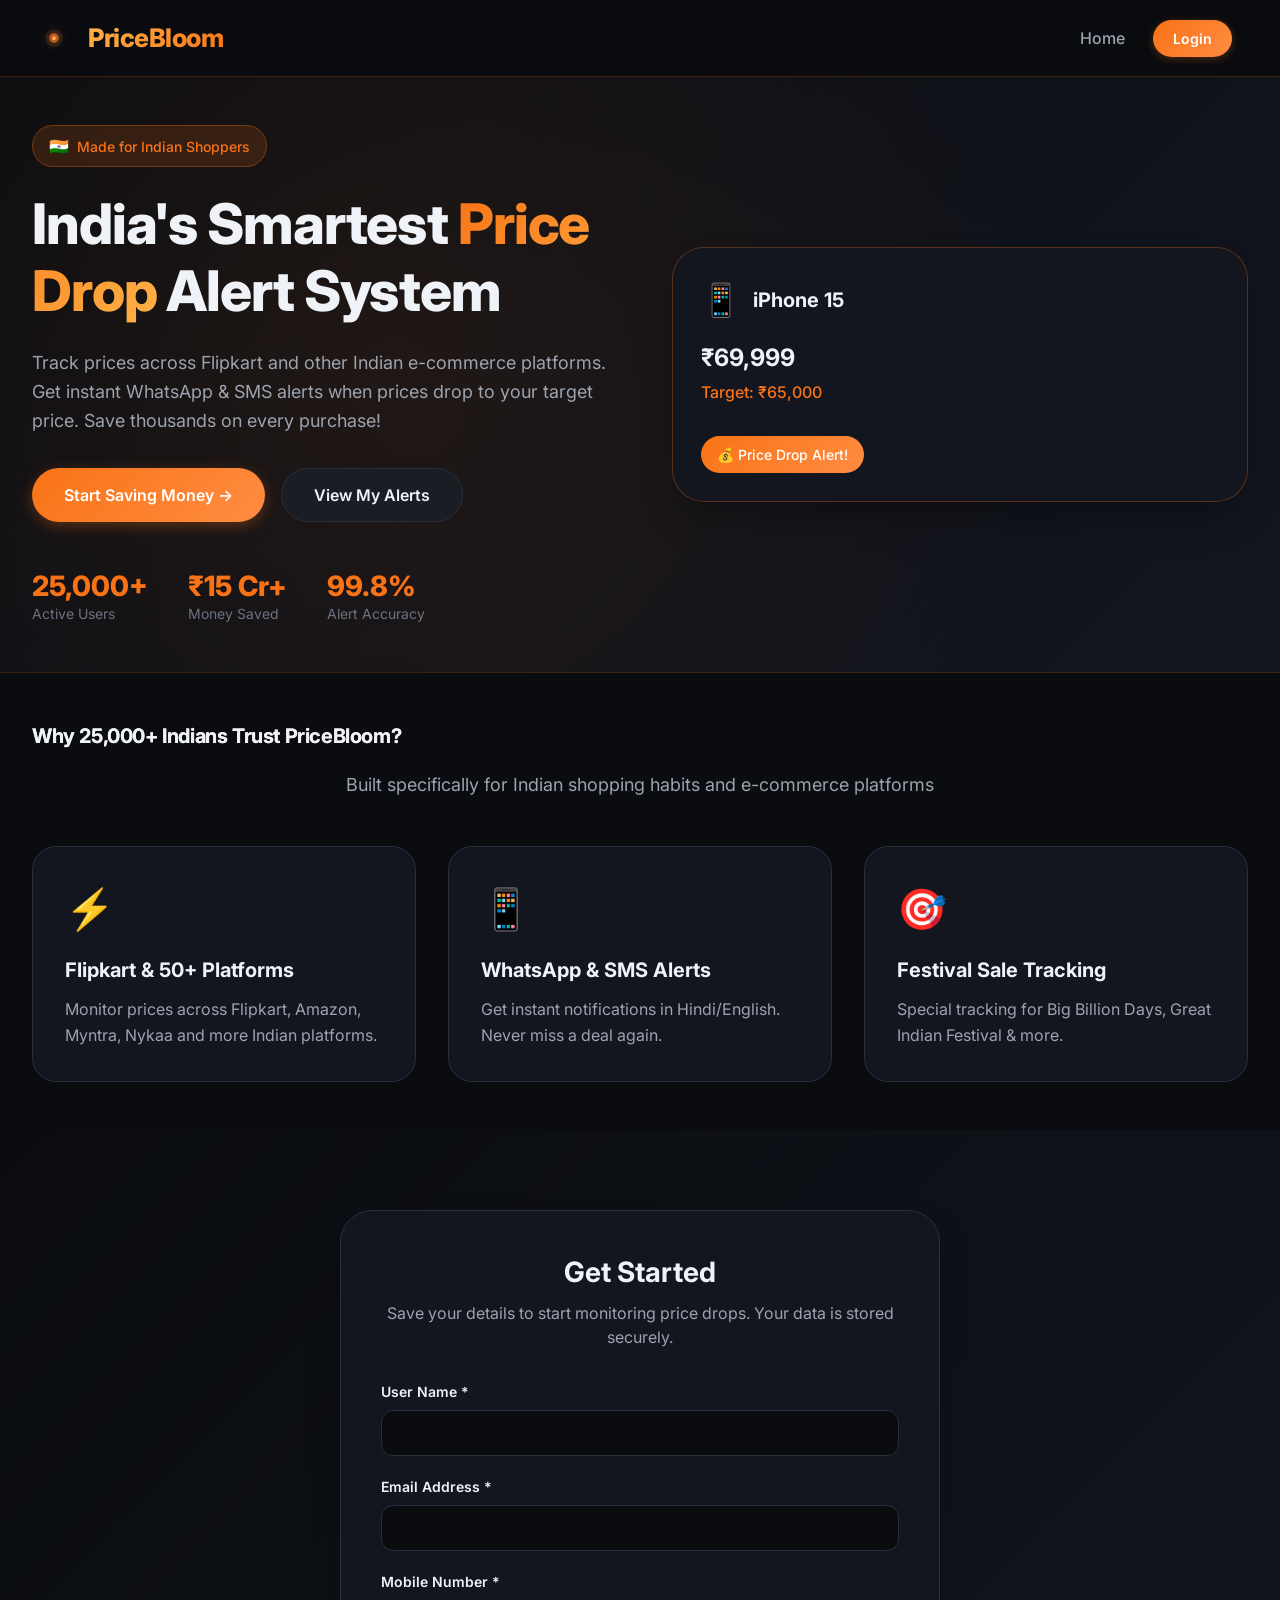
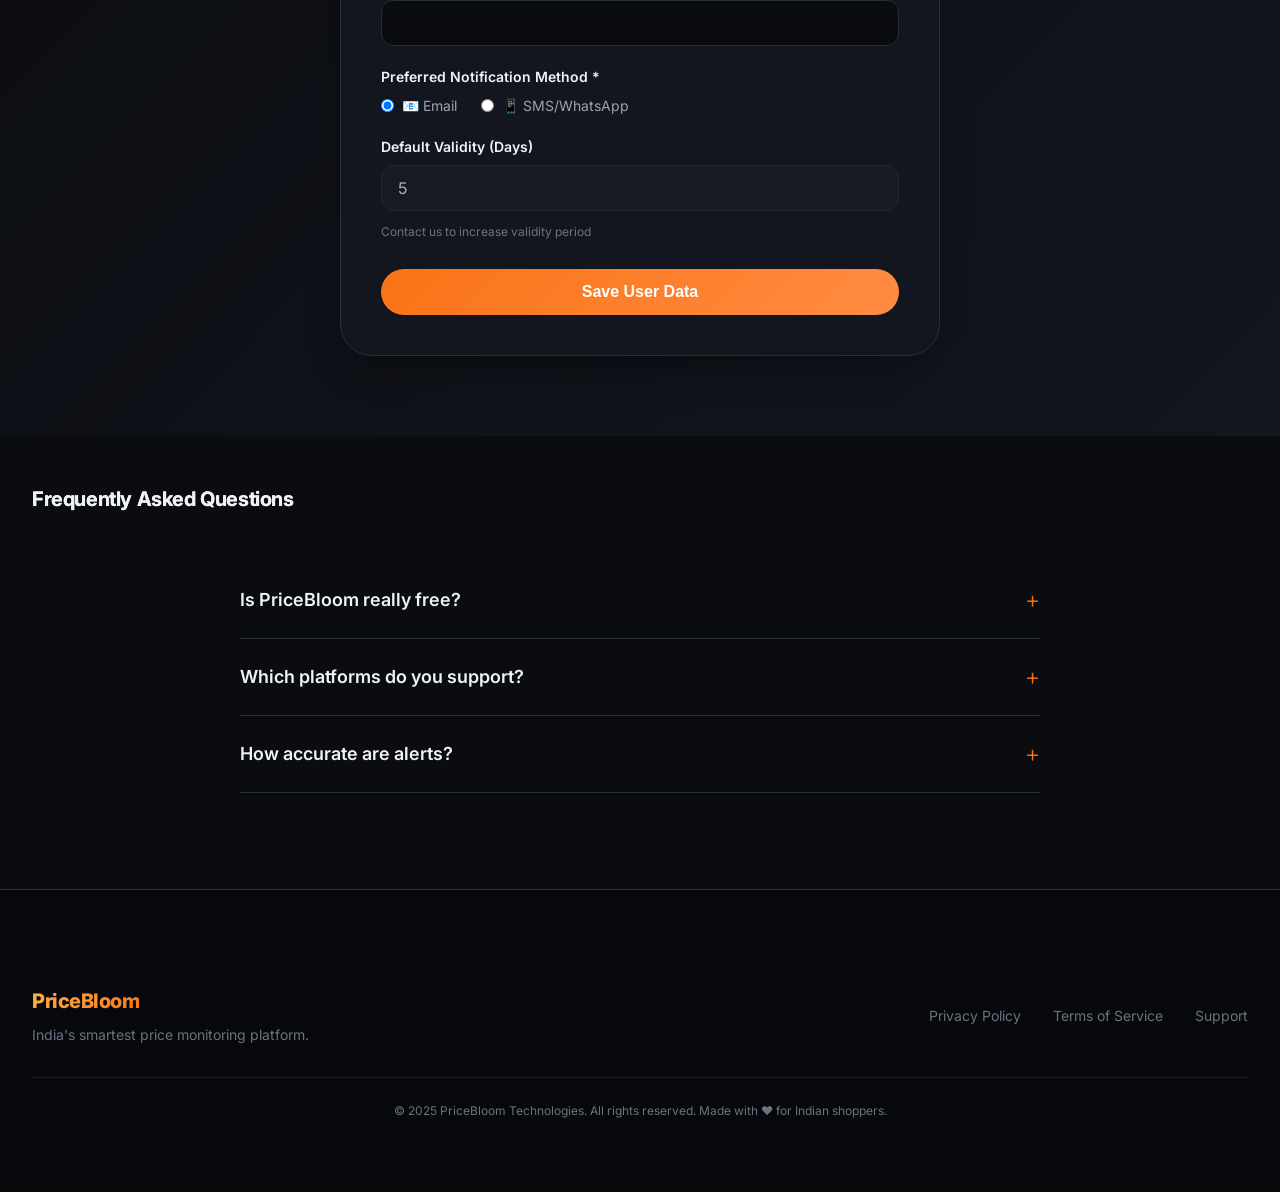
==== index.html @ df354f4d "Add files via upload" ====
<!DOCTYPE html>
<html lang="en">
<head>
    <meta charset="UTF-8">
    <meta name="viewport" content="width=device-width, initial-scale=1.0">
    <title>PriceBloom - Smart Price Drop Notifications for India</title>
    <link rel="stylesheet" href="style.css">
    <link rel="preconnect" href="https://fonts.googleapis.com">
    <link rel="preconnect" href="https://fonts.gstatic.com" crossorigin>
    <link href="https://fonts.googleapis.com/css2?family=Inter:wght@300;400;500;600;700;800&display=swap" rel="stylesheet">
    <meta name="description" content="PriceBloom - India's smartest price drop alert system. Track prices across Flipkart, Amazon, Myntra and 50+ Indian e-commerce platforms.">
</head>
<body>
    <div class="page-wrapper">
        <header class="header">
            <nav class="navbar">
                <div class="nav-container">
                    <div class="logo-container">
                        <svg class="logo" viewBox="0 0 400 400" xmlns="http://www.w3.org/2000/svg">
                            <defs>
                                <linearGradient id="bloom6" x1="0%" y1="0%" x2="100%" y2="100%">
                                    <stop offset="0%" stop-color="#FF6B35"/>
                                    <stop offset="100%" stop-color="#F7931E"/>
                                </linearGradient>
                            </defs>
                            <circle cx="200" cy="200" r="80" fill="url(#bloom6)" opacity="0.15"/>
                            <circle cx="200" cy="200" r="45" fill="url(#bloom6)" opacity="0.6"/>
                            <circle cx="200" cy="200" r="22" fill="url(#bloom6)"/>
                            <text x="200" y="215" text-anchor="middle" fill="white" font-size="28" font-weight="bold">₹</text>
                        </svg>
                        <div class="brand-name">PriceBloom</div>
                    </div>
                    <ul class="nav-links">
                        <li><a href="index.html" class="nav-link">Home</a></li>
                        <li id="loginNavBtn"><a href="#login" class="nav-btn login-btn">Login</a></li>
                        <li id="addTriggerNav" style="display: none;"><a href="add.html" class="nav-btn add-btn">Add Price Trigger</a></li>
                        <li id="getTriggersNav" style="display: none;"><a href="get.html" class="nav-btn get-btn">My Triggers</a></li>
                        <li id="userProfileNav" class="user-profile-nav" style="display: none;">
                            <div class="nav-profile">
                                <span class="profile-icon">👤</span>
                                <span id="navUserName"></span>
                                <div class="profile-dropdown">
                                    <div class="profile-info">
                                        <div class="profile-detail"><strong>Email:</strong> <span id="navUserEmail"></span></div>
                                        <div class="profile-detail"><strong>Mobile:</strong> <span id="navUserMobile"></span></div>
                                    </div>
                                </div>
                            </div>
                        </li>
                        <li><button id="logoutBtn" class="nav-btn logout-btn" onclick="logout()" style="display: none;">Logout</button></li>
                    </ul>
                    <div class="mobile-menu" id="mobileMenu">
                        <span></span><span></span><span></span>
                    </div>
                </div>
            </nav>
        </header>

        <main class="main-content">
            <section class="hero-section" id="hero">
                <div class="hero-container">
                    <div class="hero-content">
                        <div class="hero-badge">
                            <span class="badge-icon">🇮🇳</span>
                            <span>Made for Indian Shoppers</span>
                        </div>
                        <h1 class="hero-title">India's Smartest <span class="gradient-text">Price Drop</span> Alert System</h1>
                        <p class="hero-description">Track prices across Flipkart and other Indian e-commerce platforms. Get instant WhatsApp & SMS alerts when prices drop to your target price. Save thousands on every purchase!</p>
                        <div class="hero-buttons">
                            <a href="add.html" class="btn btn-primary">Start Saving Money →</a>
                            <a href="get.html" class="btn btn-secondary">View My Alerts</a>
                        </div>
                        <div class="hero-stats">
                            <div class="stat-item"><div class="stat-number">25,000+</div><div class="stat-label">Active Users</div></div>
                            <div class="stat-item"><div class="stat-number">₹15 Cr+</div><div class="stat-label">Money Saved</div></div>
                            <div class="stat-item"><div class="stat-number">99.8%</div><div class="stat-label">Alert Accuracy</div></div>
                        </div>
                    </div>
                    <div class="hero-visual">
                        <div class="floating-card">
                            <div class="card-header"><div class="card-icon">📱</div><div class="card-title">iPhone 15</div></div>
                            <div class="price-display"><div class="current-price">₹69,999</div><div class="target-price">Target: ₹65,000</div></div>
                            <div class="notification-badge">💰 Price Drop Alert!</div>
                        </div>
                    </div>
                </div>
            </section>

            <section class="features-section" id="features">
                <div class="container">
                    <div class="section-header">
                        <h2 class="section-title">Why 25,000+ Indians Trust PriceBloom?</h2>
                        <p class="section-description">Built specifically for Indian shopping habits and e-commerce platforms</p>
                    </div>
                    <div class="features-grid">
                        <div class="feature-card"><div class="feature-icon">⚡</div><h3>Flipkart & 50+ Platforms</h3><p>Monitor prices across Flipkart, Amazon, Myntra, Nykaa and more Indian platforms.</p></div>
                        <div class="feature-card"><div class="feature-icon">📱</div><h3>WhatsApp & SMS Alerts</h3><p>Get instant notifications in Hindi/English. Never miss a deal again.</p></div>
                        <div class="feature-card"><div class="feature-icon">🎯</div><h3>Festival Sale Tracking</h3><p>Special tracking for Big Billion Days, Great Indian Festival & more.</p></div>
                    </div>
                </div>
            </section>

            <section class="login-section" id="login">
                <div class="container">
                    <div class="login-container">
                        <div class="login-header">
                            <h2 class="login-title">Get Started</h2>
                            <p class="login-description">Save your details to start monitoring price drops. Your data is stored securely.</p>
                        </div>
                        <form id="loginForm" class="login-form">
                            <div class="alert-message" id="loginAlert"></div>
                            <div class="form-group">
                                <label for="loginUserName">User Name *</label>
                                <input type="text" id="loginUserName" name="userName" class="form-input" required>
                            </div>
                            <div class="form-group">
                                <label for="loginEmail">Email Address *</label>
                                <input type="email" id="loginEmail" name="email" class="form-input" required>
                            </div>
                            <div class="form-group">
                                <label for="loginMobile">Mobile Number *</label>
                                <input type="tel" id="loginMobile" name="mobile" pattern="[0-9]{10}" class="form-input" required>
                            </div>
                            <div class="form-group">
                                <label>Preferred Notification Method *</label>
                                <div class="notification-radio-group">
                                    <label><input type="radio" name="notificationType" value="email" checked> 📧 Email</label>
                                    <label><input type="radio" name="notificationType" value="mobile"> 📱 SMS/WhatsApp</label>
                                </div>
                            </div>
                            <div class="form-group">
                                <label>Default Validity (Days)</label>
                                <input type="number" id="loginValidity" name="validity" value="5" class="form-input" readonly>
                                <small>Contact us to increase validity period</small>
                            </div>
                            <button type="submit" class="submit-btn">Save User Data</button>
                        </form>
                    </div>
                </div>
            </section>

            <section class="faq-section" id="faq">
                <div class="container">
                    <div class="section-header">
                        <h2 class="section-title">Frequently Asked Questions</h2>
                    </div>
                    <div class="faq-container">
                        <div class="faq-item"><div class="faq-question"><h3>Is PriceBloom really free?</h3><span class="faq-toggle">+</span></div><div class="faq-answer"><p>Yes! Free plan includes 5 product tracks with full WhatsApp/SMS alerts.</p></div></div>
                        <div class="faq-item"><div class="faq-question"><h3>Which platforms do you support?</h3><span class="faq-toggle">+</span></div><div class="faq-answer"><p>Flipkart, Amazon India, Myntra, Ajio, Nykaa, and more coming soon.</p></div></div>
                        <div class="faq-item"><div class="faq-question"><h3>How accurate are alerts?</h3><span class="faq-toggle">+</span></div><div class="faq-answer"><p>99.8% accuracy with price checks every 15 minutes.</p></div></div>
                    </div>
                </div>
            </section>
        </main>

        <footer class="footer">
            <div class="container">
                <div class="footer-content">
                    <div class="footer-brand"><div class="brand-name">PriceBloom</div><p>India's smartest price monitoring platform.</p></div>
                    <div class="footer-links"><a href="#" class="footer-link">Privacy Policy</a><a href="#" class="footer-link">Terms of Service</a><a href="#" class="footer-link">Support</a></div>
                </div>
                <div class="footer-bottom"><p>&copy; 2025 PriceBloom Technologies. All rights reserved. Made with ❤️ for Indian shoppers.</p></div>
            </div>
        </footer>
    </div>
    <script src="script2.js"></script>
</body>
</html>
---- style.css ----
/* style.css - PriceBloom Professional Dark Theme */

* {
    margin: 0;
    padding: 0;
    box-sizing: border-box;
}

body {
    font-family: 'Inter', sans-serif;
    background: #0A0C10;
    color: #EFF3F8;
    scroll-behavior: smooth;
    line-height: 1.5;
}

.page-wrapper {
    display: flex;
    flex-direction: column;
    min-height: 100vh;
}

/* Custom Scrollbar */
::-webkit-scrollbar {
    width: 8px;
    height: 8px;
}

::-webkit-scrollbar-track {
    background: #1A1D24;
    border-radius: 10px;
}

::-webkit-scrollbar-thumb {
    background: #F97316;
    border-radius: 10px;
}

::-webkit-scrollbar-thumb:hover {
    background: #FF8C42;
}

/* ========== HEADER & NAVIGATION ========== */
.header {
    background: rgba(10, 12, 16, 0.95);
    backdrop-filter: blur(12px);
    border-bottom: 1px solid rgba(249, 115, 22, 0.2);
    position: sticky;
    top: 0;
    z-index: 1000;
}

.navbar {
    max-width: 1280px;
    margin: 0 auto;
    padding: 1rem 2rem;
}

.nav-container {
    display: flex;
    justify-content: space-between;
    align-items: center;
    flex-wrap: wrap;
    gap: 1rem;
}

.logo-container {
    display: flex;
    align-items: center;
    gap: 12px;
}

.logo {
    width: 44px;
    height: 44px;
    filter: drop-shadow(0 0 8px rgba(249, 115, 22, 0.3));
}

.brand-name {
    font-size: 1.6rem;
    font-weight: 800;
    background: linear-gradient(135deg, #FFB347, #F97316);
    background-clip: text;
    -webkit-background-clip: text;
    color: transparent;
    letter-spacing: -0.5px;
}

.nav-links {
    display: flex;
    gap: 1rem;
    align-items: center;
    list-style: none;
    flex-wrap: wrap;
}

.nav-link {
    text-decoration: none;
    font-weight: 500;
    color: #9CA3AF;
    transition: all 0.2s ease;
    padding: 0.5rem 0.75rem;
    border-radius: 8px;
}

.nav-link:hover {
    color: #F97316;
    background: rgba(249, 115, 22, 0.1);
}

.nav-btn {
    padding: 0.5rem 1.25rem;
    border-radius: 40px;
    font-weight: 600;
    text-decoration: none;
    transition: all 0.2s ease;
    display: inline-block;
    background: transparent;
    border: none;
    cursor: pointer;
    font-size: 0.875rem;
}

.login-btn {
    background: linear-gradient(135deg, #F97316, #FF8C42);
    color: white;
    box-shadow: 0 2px 8px rgba(249, 115, 22, 0.3);
}

.login-btn:hover {
    transform: translateY(-1px);
    box-shadow: 0 4px 12px rgba(249, 115, 22, 0.5);
}

.add-btn, .get-btn {
    background: #1A1D24;
    color: #EFF3F8;
    border: 1px solid #2A2D3A;
}

.add-btn:hover, .get-btn:hover {
    background: #2A2D3A;
    transform: translateY(-1px);
    border-color: #F97316;
}

.add-btn.active, .get-btn.active {
    background: linear-gradient(135deg, #F97316, #FF8C42);
    color: white;
    border: none;
    box-shadow: 0 2px 8px rgba(249, 115, 22, 0.3);
}

.logout-btn {
    background: rgba(220, 38, 38, 0.15);
    color: #EF4444;
    border: 1px solid rgba(220, 38, 38, 0.3);
}

.logout-btn:hover {
    background: rgba(220, 38, 38, 0.25);
    transform: translateY(-1px);
}

.user-profile-nav {
    position: relative;
    cursor: pointer;
}

.nav-profile {
    display: flex;
    align-items: center;
    gap: 8px;
    background: #1A1D24;
    padding: 0.5rem 1.25rem;
    border-radius: 40px;
    font-weight: 500;
    font-size: 0.875rem;
    border: 1px solid #2A2D3A;
    transition: all 0.2s ease;
}

.nav-profile:hover {
    border-color: #F97316;
    background: #22262F;
}

.profile-icon {
    font-size: 1rem;
}

.profile-dropdown {
    position: absolute;
    top: 48px;
    right: 0;
    background: #13161F;
    border-radius: 16px;
    box-shadow: 0 20px 35px -12px rgba(0, 0, 0, 0.5);
    padding: 1rem;
    min-width: 240px;
    opacity: 0;
    visibility: hidden;
    transition: all 0.2s ease;
    z-index: 200;
    border: 1px solid #2A2D3A;
}

.user-profile-nav:hover .profile-dropdown {
    opacity: 1;
    visibility: visible;
}

.profile-info {
    display: flex;
    flex-direction: column;
    gap: 8px;
}

.profile-detail {
    font-size: 0.875rem;
    color: #9CA3AF;
}

.profile-detail strong {
    color: #F97316;
}

.mobile-menu {
    display: none;
    flex-direction: column;
    gap: 5px;
    cursor: pointer;
}

.mobile-menu span {
    width: 25px;
    height: 3px;
    background: #EFF3F8;
    border-radius: 3px;
    transition: all 0.2s ease;
}

/* ========== MAIN CONTENT ========== */
.main-content {
    flex: 1;
}

.container {
    max-width: 1280px;
    margin: 0 auto;
    padding: 3rem 2rem;
}

/* ========== HERO SECTION ========== */
.hero-section {
    background: linear-gradient(135deg, #0A0C10 0%, #13161F 100%);
    border-bottom: 1px solid rgba(249, 115, 22, 0.2);
    padding: 3rem 0;
    position: relative;
    overflow: hidden;
}

.hero-section::before {
    content: '';
    position: absolute;
    top: 0;
    left: 0;
    right: 0;
    bottom: 0;
    background: radial-gradient(circle at 30% 50%, rgba(249, 115, 22, 0.08), transparent 70%);
    pointer-events: none;
}

.hero-container {
    max-width: 1280px;
    margin: 0 auto;
    padding: 0 2rem;
    display: flex;
    align-items: center;
    justify-content: space-between;
    gap: 4rem;
    flex-wrap: wrap;
    position: relative;
    z-index: 1;
}

.hero-content {
    flex: 1;
    min-width: 300px;
}

.hero-badge {
    display: inline-flex;
    align-items: center;
    gap: 8px;
    background: rgba(249, 115, 22, 0.15);
    padding: 0.5rem 1rem;
    border-radius: 40px;
    font-size: 0.875rem;
    font-weight: 500;
    margin-bottom: 1.5rem;
    color: #F97316;
    border: 1px solid rgba(249, 115, 22, 0.3);
}

.badge-icon {
    font-size: 1rem;
}

.hero-title {
    font-size: 3.5rem;
    font-weight: 800;
    line-height: 1.2;
    margin-bottom: 1.5rem;
    letter-spacing: -0.02em;
}

.gradient-text {
    background: linear-gradient(135deg, #F97316, #FFB347);
    background-clip: text;
    -webkit-background-clip: text;
    color: transparent;
}

.hero-description {
    font-size: 1.125rem;
    color: #9CA3AF;
    margin-bottom: 2rem;
    line-height: 1.6;
}

.hero-buttons {
    display: flex;
    gap: 1rem;
    flex-wrap: wrap;
    margin-bottom: 2.5rem;
}

.btn {
    padding: 0.875rem 2rem;
    border-radius: 48px;
    font-weight: 600;
    text-decoration: none;
    display: inline-flex;
    align-items: center;
    gap: 8px;
    transition: all 0.2s ease;
    font-size: 1rem;
}

.btn-primary {
    background: linear-gradient(135deg, #F97316, #FF8C42);
    color: white;
    box-shadow: 0 4px 14px rgba(249, 115, 22, 0.3);
}

.btn-primary:hover {
    transform: translateY(-2px);
    box-shadow: 0 6px 20px rgba(249, 115, 22, 0.5);
}

.btn-secondary {
    background: #1A1D24;
    border: 1px solid #2A2D3A;
    color: #EFF3F8;
}

.btn-secondary:hover {
    background: #22262F;
    border-color: #F97316;
    transform: translateY(-2px);
}

.hero-stats {
    display: flex;
    gap: 2.5rem;
    padding-top: 0.5rem;
}

.stat-item {
    text-align: left;
}

.stat-number {
    font-size: 1.75rem;
    font-weight: 800;
    color: #F97316;
    line-height: 1.2;
}

.stat-label {
    font-size: 0.875rem;
    color: #6B7280;
}

.hero-visual {
    flex: 1;
    min-width: 300px;
}

.floating-card {
    background: #13161F;
    border-radius: 2rem;
    padding: 1.75rem;
    box-shadow: 0 20px 40px -12px rgba(0, 0, 0, 0.4);
    border: 1px solid rgba(249, 115, 22, 0.3);
    backdrop-filter: blur(10px);
}

.card-header {
    display: flex;
    align-items: center;
    gap: 12px;
    margin-bottom: 1rem;
}

.card-icon {
    font-size: 2rem;
}

.card-title {
    font-weight: 700;
    font-size: 1.25rem;
}

.price-display {
    margin: 1rem 0;
}

.current-price {
    font-size: 1.5rem;
    font-weight: 700;
    color: #EFF3F8;
}

.target-price {
    color: #F97316;
    font-weight: 500;
    margin-top: 0.25rem;
}

.notification-badge {
    background: linear-gradient(135deg, #F97316, #FF8C42);
    color: white;
    border-radius: 40px;
    padding: 0.5rem 1rem;
    display: inline-block;
    font-size: 0.875rem;
    font-weight: 500;
    margin-top: 1rem;
}

/* ========== FEATURES SECTION ========== */
.features-section {
    background: #0A0C10;
}

.section-header {
    text-align: center;
    margin-bottom: 3rem;
}

.section-title {
    font-size: 2.25rem;
    font-weight: 700;
    margin-bottom: 1rem;
    letter-spacing: -0.02em;
    background: linear-gradient(135deg, #FFFFFF, #F97316);
    background-clip: text;
    -webkit-background-clip: text;
    color: transparent;
}

.section-description {
    font-size: 1.125rem;
    color: #9CA3AF;
    max-width: 600px;
    margin: 0 auto;
}

.features-grid {
    display: grid;
    grid-template-columns: repeat(auto-fit, minmax(300px, 1fr));
    gap: 2rem;
}

.feature-card {
    background: #13161F;
    border-radius: 1.5rem;
    padding: 2rem;
    border: 1px solid #2A2D3A;
    transition: all 0.3s ease;
}

.feature-card:hover {
    transform: translateY(-4px);
    border-color: #F97316;
    box-shadow: 0 20px 30px -12px rgba(0, 0, 0, 0.3);
}

.feature-icon {
    font-size: 2.5rem;
    margin-bottom: 1rem;
}

.feature-card h3 {
    font-size: 1.25rem;
    font-weight: 700;
    margin-bottom: 0.75rem;
    color: #EFF3F8;
}

.feature-card p {
    color: #9CA3AF;
    line-height: 1.6;
}

/* ========== LOGIN SECTION ========== */
.login-section {
    background: linear-gradient(135deg, #0A0C10 0%, #13161F 100%);
    padding: 2rem 0;
}

.login-container {
    max-width: 600px;
    margin: 0 auto;
    background: #13161F;
    border-radius: 2rem;
    padding: 2.5rem;
    border: 1px solid #2A2D3A;
    box-shadow: 0 20px 40px -12px rgba(0, 0, 0, 0.4);
}

.login-header {
    text-align: center;
    margin-bottom: 2rem;
}

.login-title {
    font-size: 1.75rem;
    font-weight: 700;
    margin-bottom: 0.5rem;
    color: #EFF3F8;
}

.login-description {
    color: #9CA3AF;
}

.login-form {
    display: flex;
    flex-direction: column;
    gap: 1.25rem;
}

.alert-message {
    padding: 0.75rem 1rem;
    border-radius: 12px;
    font-size: 0.875rem;
    display: none;
}

.alert-message.show {
    display: block;
}

.alert-message.success {
    background: rgba(34, 197, 94, 0.15);
    color: #22C55E;
    border: 1px solid rgba(34, 197, 94, 0.3);
}

.alert-message.error {
    background: rgba(220, 38, 38, 0.15);
    color: #EF4444;
    border: 1px solid rgba(220, 38, 38, 0.3);
}

.alert-message.info {
    background: rgba(59, 130, 246, 0.15);
    color: #3B82F6;
    border: 1px solid rgba(59, 130, 246, 0.3);
}

.form-group {
    display: flex;
    flex-direction: column;
    gap: 0.5rem;
}

.form-group label {
    font-weight: 600;
    font-size: 0.875rem;
    color: #EFF3F8;
}

.form-input {
    width: 100%;
    padding: 0.75rem 1rem;
    background: #0A0C10;
    border: 1px solid #2A2D3A;
    border-radius: 12px;
    font-size: 1rem;
    transition: all 0.2s ease;
    font-family: 'Inter', sans-serif;
    color: #EFF3F8;
}

.form-input:focus {
    outline: none;
    border-color: #F97316;
    box-shadow: 0 0 0 3px rgba(249, 115, 22, 0.1);
}

.form-input[readonly] {
    background: #1A1D24;
    cursor: not-allowed;
    opacity: 0.7;
}

.notification-radio-group {
    display: flex;
    gap: 1.5rem;
    flex-wrap: wrap;
}

.notification-radio-group label {
    display: flex;
    align-items: center;
    gap: 0.5rem;
    font-weight: 400;
    cursor: pointer;
    color: #9CA3AF;
}

.submit-btn {
    background: linear-gradient(135deg, #F97316, #FF8C42);
    color: white;
    padding: 0.875rem;
    border: none;
    border-radius: 40px;
    font-weight: 700;
    font-size: 1rem;
    cursor: pointer;
    transition: all 0.2s ease;
    margin-top: 0.5rem;
}

.submit-btn:hover {
    transform: translateY(-1px);
    box-shadow: 0 4px 12px rgba(249, 115, 22, 0.4);
}

small {
    font-size: 0.75rem;
    color: #6B7280;
    margin-top: 0.25rem;
}

/* ========== FAQ SECTION ========== */
.faq-section {
    background: #0A0C10;
}

.faq-container {
    max-width: 800px;
    margin: 0 auto;
}

.faq-item {
    border-bottom: 1px solid #2A2D3A;
    padding: 1.25rem 0;
}

.faq-question {
    display: flex;
    justify-content: space-between;
    align-items: center;
    cursor: pointer;
}

.faq-question h3 {
    font-size: 1.125rem;
    font-weight: 600;
    color: #EFF3F8;
}

.faq-toggle {
    font-size: 1.5rem;
    font-weight: 300;
    color: #F97316;
}

.faq-answer {
    display: none;
    padding-top: 1rem;
    color: #9CA3AF;
    line-height: 1.6;
}

.faq-item.active .faq-answer {
    display: block;
}

/* ========== ADD TRIGGER PAGE ========== */
.add-trigger-section {
    background: linear-gradient(135deg, #0A0C10 0%, #13161F 100%);
    min-height: calc(100vh - 200px);
}

.page-header {
    text-align: center;
    margin-bottom: 3rem;
}

.page-header-content {
    max-width: 700px;
    margin: 0 auto;
}

.page-badge {
    display: inline-flex;
    align-items: center;
    gap: 8px;
    background: rgba(249, 115, 22, 0.15);
    padding: 0.5rem 1rem;
    border-radius: 40px;
    font-size: 0.875rem;
    font-weight: 500;
    margin-bottom: 1rem;
    color: #F97316;
    border: 1px solid rgba(249, 115, 22, 0.3);
}

.page-title {
    font-size: 2.5rem;
    font-weight: 800;
    margin-bottom: 1rem;
    letter-spacing: -0.02em;
    background: linear-gradient(135deg, #FFFFFF, #F97316);
    background-clip: text;
    -webkit-background-clip: text;
    color: transparent;
}

.page-description {
    font-size: 1.125rem;
    color: #9CA3AF;
}

.form-container {
    max-width: 800px;
    margin: 0 auto;
    background: #13161F;
    border-radius: 2rem;
    padding: 2.5rem;
    border: 1px solid #2A2D3A;
    box-shadow: 0 20px 40px -12px rgba(0, 0, 0, 0.4);
}

.form-header {
    text-align: center;
    margin-bottom: 2rem;
    padding-bottom: 1rem;
    border-bottom: 1px solid #2A2D3A;
}

.form-title {
    font-size: 1.5rem;
    font-weight: 700;
    margin-bottom: 0.5rem;
    color: #EFF3F8;
}

.form-description {
    color: #9CA3AF;
}

.trigger-form {
    display: flex;
    flex-direction: column;
    gap: 2rem;
}

.form-section {
    border-bottom: 1px solid #2A2D3A;
    padding-bottom: 1.5rem;
}

.form-section:last-of-type {
    border-bottom: none;
}

.section-title {
    font-size: 1.25rem;
    font-weight: 700;
    margin-bottom: 1.25rem;
    color: #EFF3F8;
    text-align: left;
}

.form-row {
    display: grid;
    grid-template-columns: 1fr 1fr;
    gap: 1.5rem;
}

.full-width {
    grid-column: span 2;
}

.form-label {
    display: flex;
    align-items: center;
    gap: 8px;
    font-weight: 600;
    font-size: 0.875rem;
    color: #EFF3F8;
    margin-bottom: 0.5rem;
}

.input-hint {
    font-size: 0.75rem;
    color: #6B7280;
    margin-top: 0.25rem;
}

.validity-container {
    position: relative;
}

.validity-tooltip {
    font-size: 0.7rem;
    color: #F97316;
    display: block;
    margin-top: 0.25rem;
}

.checkbox-label {
    display: flex;
    align-items: flex-start;
    gap: 12px;
    cursor: pointer;
}

.checkbox-label input {
    margin-top: 2px;
    accent-color: #F97316;
}

.checkbox-text {
    display: flex;
    flex-direction: column;
    gap: 4px;
}

.checkbox-text strong {
    font-size: 0.875rem;
    color: #EFF3F8;
}

.checkbox-desc {
    font-size: 0.75rem;
    color: #6B7280;
}

.form-actions {
    margin-top: 1rem;
}

/* ========== GET TRIGGERS PAGE ========== */
.triggers-section {
    background: #0A0C10;
    min-height: calc(100vh - 200px);
}

.triggers-controls {
    display: flex;
    justify-content: space-between;
    align-items: center;
    flex-wrap: wrap;
    gap: 1rem;
    margin-bottom: 2rem;
    padding: 1rem 1.5rem;
    background: #13161F;
    border-radius: 1rem;
    border: 1px solid #2A2D3A;
}

.search-container {
    flex: 1;
    min-width: 250px;
}

.search-box {
    position: relative;
}

.search-input {
    width: 100%;
    padding: 0.75rem 1rem;
    background: #0A0C10;
    border: 1px solid #2A2D3A;
    border-radius: 40px;
    font-size: 0.875rem;
    transition: all 0.2s ease;
    color: #EFF3F8;
}

.search-input:focus {
    outline: none;
    border-color: #F97316;
    box-shadow: 0 0 0 3px rgba(249, 115, 22, 0.1);
}

.search-input::placeholder {
    color: #6B7280;
}

.controls-group {
    display: flex;
    gap: 1rem;
    align-items: center;
}

.control-btn {
    padding: 0.75rem 1.5rem;
    background: #1A1D24;
    border: 1px solid #2A2D3A;
    border-radius: 40px;
    font-weight: 600;
    cursor: pointer;
    transition: all 0.2s ease;
    color: #EFF3F8;
}

.control-btn:hover {
    background: #22262F;
    border-color: #F97316;
}

.status-filter {
    padding: 0.75rem 1rem;
    background: #0A0C10;
    border: 1px solid #2A2D3A;
    border-radius: 40px;
    cursor: pointer;
    color: #EFF3F8;
}

.triggers-table-container {
    background: #13161F;
    border-radius: 1.5rem;
    overflow: hidden;
    border: 1px solid #2A2D3A;
}

.table-wrapper {
    overflow-x: auto;
}

.triggers-table {
    width: 100%;
    border-collapse: collapse;
}

.triggers-table th {
    text-align: left;
    padding: 1rem;
    background: #1A1D24;
    font-weight: 600;
    font-size: 0.875rem;
    color: #F97316;
    border-bottom: 1px solid #2A2D3A;
}

.triggers-table td {
    padding: 1rem;
    border-bottom: 1px solid #2A2D3A;
    font-size: 0.875rem;
    color: #9CA3AF;
}

.triggers-table tr:hover td {
    background: rgba(249, 115, 22, 0.05);
}

.quick-add-row-cell {
    padding: 0 !important;
    background: #1A1D24;
}

.quick-add-form {
    display: flex;
    gap: 12px;
    align-items: center;
    width: 100%;
    padding: 12px;
}

.quick-add-form input {
    flex: 2;
    padding: 0.625rem;
    background: #0A0C10;
    border: 1px solid #2A2D3A;
    border-radius: 8px;
    font-size: 0.875rem;
    color: #EFF3F8;
}

.quick-add-form input:first-child {
    flex: 3;
}

.quick-add-form input:focus {
    outline: none;
    border-color: #F97316;
}

.submit-btn-small {
    background: linear-gradient(135deg, #F97316, #FF8C42);
    color: white;
    padding: 0.625rem 1.25rem;
    border: none;
    border-radius: 40px;
    font-weight: 600;
    cursor: pointer;
    transition: all 0.2s ease;
}

.submit-btn-small:hover {
    transform: translateY(-1px);
    box-shadow: 0 2px 8px rgba(249, 115, 22, 0.4);
}

.loading-placeholder {
    text-align: center;
    padding: 3rem;
    color: #6B7280;
}

/* Status Badges */
.status-badge {
    display: inline-block;
    padding: 0.25rem 0.75rem;
    border-radius: 40px;
    font-size: 0.75rem;
    font-weight: 600;
}

.status-pending {
    background: rgba(245, 158, 11, 0.15);
    color: #F59E0B;
    border: 1px solid rgba(245, 158, 11, 0.3);
}

.status-active {
    background: rgba(34, 197, 94, 0.15);
    color: #22C55E;
    border: 1px solid rgba(34, 197, 94, 0.3);
}

.status-complete {
    background: rgba(59, 130, 246, 0.15);
    color: #3B82F6;
    border: 1px solid rgba(59, 130, 246, 0.3);
}

.status-expire {
    background: rgba(220, 38, 38, 0.15);
    color: #EF4444;
    border: 1px solid rgba(220, 38, 38, 0.3);
}

.status-inactive {
    background: rgba(107, 114, 128, 0.15);
    color: #6B7280;
    border: 1px solid rgba(107, 114, 128, 0.3);
}

/* Action Buttons */
.action-buttons {
    display: flex;
    gap: 0.5rem;
}

.action-btn {
    padding: 0.25rem 0.75rem;
    border-radius: 8px;
    font-size: 0.75rem;
    cursor: pointer;
    border: none;
    transition: all 0.2s ease;
}

.edit-btn {
    background: rgba(59, 130, 246, 0.15);
    color: #3B82F6;
    border: 1px solid rgba(59, 130, 246, 0.3);
}

.edit-btn:hover {
    background: rgba(59, 130, 246, 0.25);
}

.delete-btn {
    background: rgba(220, 38, 38, 0.15);
    color: #EF4444;
    border: 1px solid rgba(220, 38, 38, 0.3);
}

.delete-btn:hover {
    background: rgba(220, 38, 38, 0.25);
}

/* Status Cell */
.status-cell {
    display: flex;
    align-items: center;
    gap: 8px;
}

.status-display {
    display: inline-block;
}

.status-edit, .enable-edit {
    padding: 0.25rem 0.5rem;
    background: #0A0C10;
    border: 1px solid #2A2D3A;
    border-radius: 8px;
    color: #EFF3F8;
}

/* Enable Cell */
.enable-cell {
    display: flex;
    align-items: center;
    gap: 8px;
}

.enable-display {
    display: inline-block;
}

/* ========== FOOTER ========== */
.footer {
    background: #06080C;
    color: #6B7280;
    padding: 3rem 0 1.5rem;
    margin-top: 3rem;
    border-top: 1px solid #2A2D3A;
}

.footer-content {
    display: flex;
    justify-content: space-between;
    align-items: center;
    flex-wrap: wrap;
    gap: 2rem;
    margin-bottom: 2rem;
}

.footer-brand .brand-name {
    font-size: 1.25rem;
    margin-bottom: 0.5rem;
    background: linear-gradient(135deg, #FFB347, #F97316);
    background-clip: text;
    -webkit-background-clip: text;
    color: transparent;
    display: inline-block;
}

.footer-brand p {
    font-size: 0.875rem;
    color: #6B7280;
}

.footer-links {
    display: flex;
    gap: 2rem;
    flex-wrap: wrap;
}

.footer-link {
    color: #6B7280;
    text-decoration: none;
    font-size: 0.875rem;
    transition: color 0.2s ease;
}

.footer-link:hover {
    color: #F97316;
}

.footer-bottom {
    text-align: center;
    padding-top: 1.5rem;
    border-top: 1px solid #1A1D24;
    font-size: 0.75rem;
}

/* ========== RESPONSIVE DESIGN ========== */
@media (max-width: 768px) {
    .nav-container {
        flex-direction: column;
    }
    
    .nav-links {
        justify-content: center;
        display: none;
    }
    
    .nav-links.active {
        display: flex;
        flex-direction: column;
        width: 100%;
    }
    
    .mobile-menu {
        display: flex;
    }
    
    .hero-title {
        font-size: 2rem;
    }
    
    .hero-container {
        flex-direction: column;
        text-align: center;
        gap: 2rem;
    }
    
    .hero-buttons {
        justify-content: center;
    }
    
    .hero-stats {
        justify-content: center;
    }
    
    .stat-item {
        text-align: center;
    }
    
    .section-title {
        font-size: 1.75rem;
    }
    
    .form-row {
        grid-template-columns: 1fr;
    }
    
    .full-width {
        grid-column: span 1;
    }
    
    .container {
        padding: 2rem 1rem;
    }
    
    .login-container,
    .form-container {
        padding: 1.5rem;
    }
    
    .triggers-controls {
        flex-direction: column;
        align-items: stretch;
    }
    
    .controls-group {
        justify-content: space-between;
    }
    
    .quick-add-form {
        flex-direction: column;
    }
    
    .quick-add-form input,
    .quick-add-form button {
        width: 100%;
    }
    
    .footer-content {
        flex-direction: column;
        text-align: center;
    }
}

@media (max-width: 480px) {
    .page-title {
        font-size: 1.75rem;
    }
    
    .hero-stats {
        flex-direction: column;
        gap: 1rem;
    }
    
    .features-grid {
        grid-template-columns: 1fr;
    }
}
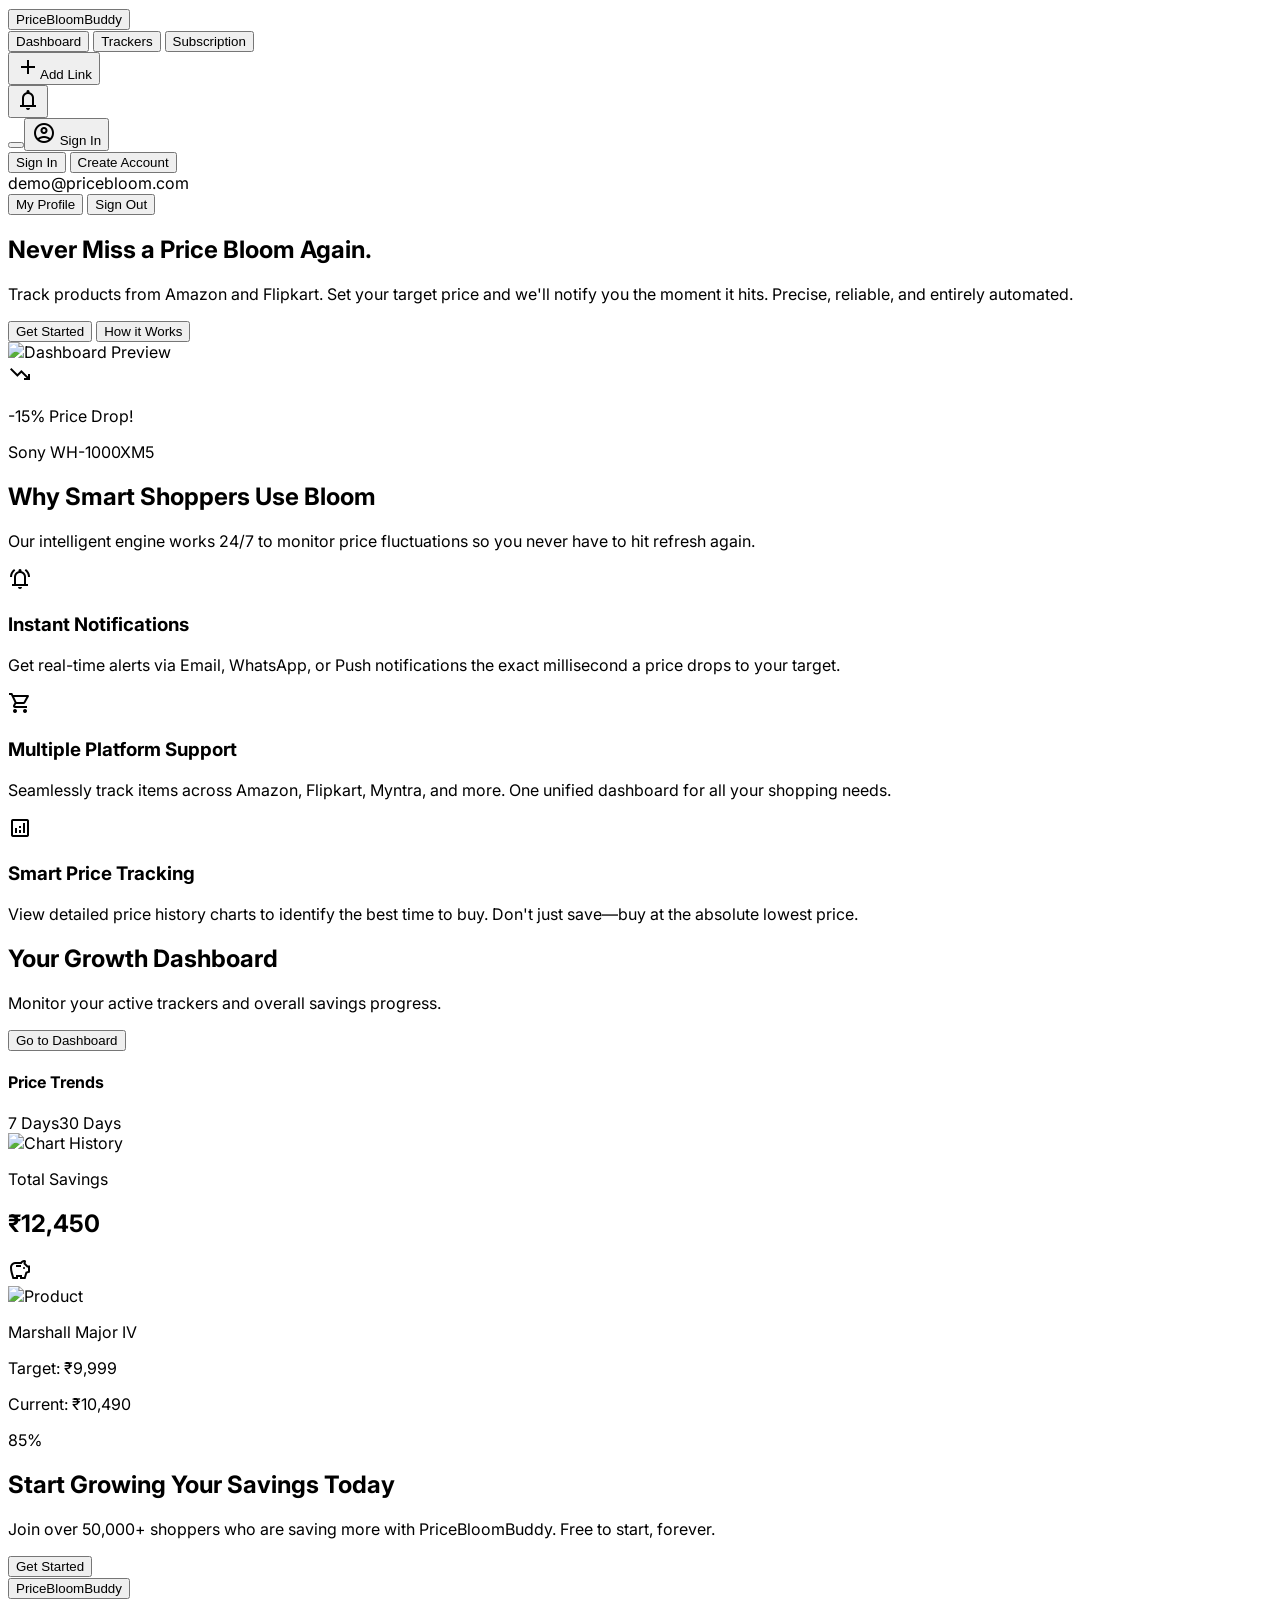
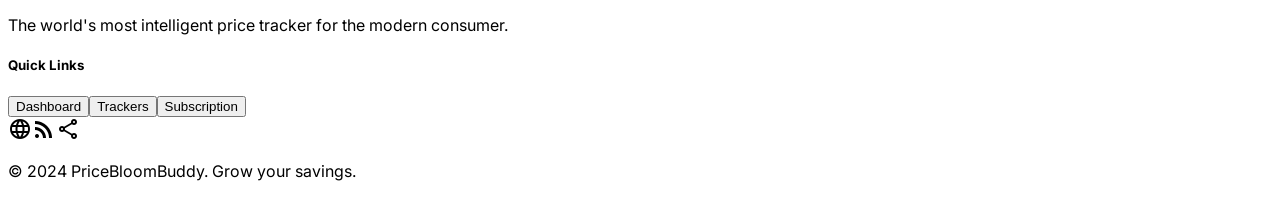
==== commit fe5fb3de: "added and view product" ====
--- a/index.html
+++ b/index.html
@@ -1,168 +1,530 @@
-<!DOCTYPE html>
-<html lang="en">
-<head>
-    <meta charset="UTF-8">
-    <meta name="viewport" content="width=device-width, initial-scale=1.0">
-    <title>PriceBloom - Smart Price Drop Notifications for India</title>
-    <link rel="stylesheet" href="style.css">
-    <link rel="preconnect" href="https://fonts.googleapis.com">
-    <link rel="preconnect" href="https://fonts.gstatic.com" crossorigin>
-    <link href="https://fonts.googleapis.com/css2?family=Inter:wght@300;400;500;600;700;800&display=swap" rel="stylesheet">
-    <meta name="description" content="PriceBloom - India's smartest price drop alert system. Track prices across Flipkart, Amazon, Myntra and 50+ Indian e-commerce platforms.">
-</head>
-<body>
-    <div class="page-wrapper">
-        <header class="header">
-            <nav class="navbar">
-                <div class="nav-container">
-                    <div class="logo-container">
-                        <svg class="logo" viewBox="0 0 400 400" xmlns="http://www.w3.org/2000/svg">
-                            <defs>
-                                <linearGradient id="bloom6" x1="0%" y1="0%" x2="100%" y2="100%">
-                                    <stop offset="0%" stop-color="#FF6B35"/>
-                                    <stop offset="100%" stop-color="#F7931E"/>
-                                </linearGradient>
-                            </defs>
-                            <circle cx="200" cy="200" r="80" fill="url(#bloom6)" opacity="0.15"/>
-                            <circle cx="200" cy="200" r="45" fill="url(#bloom6)" opacity="0.6"/>
-                            <circle cx="200" cy="200" r="22" fill="url(#bloom6)"/>
-                            <text x="200" y="215" text-anchor="middle" fill="white" font-size="28" font-weight="bold">₹</text>
-                        </svg>
-                        <div class="brand-name">PriceBloom</div>
-                    </div>
-                    <ul class="nav-links">
-                        <li><a href="index.html" class="nav-link">Home</a></li>
-                        <li id="loginNavBtn"><a href="#login" class="nav-btn login-btn">Login</a></li>
-                        <li id="addTriggerNav" style="display: none;"><a href="add.html" class="nav-btn add-btn">Add Price Trigger</a></li>
-                        <li id="getTriggersNav" style="display: none;"><a href="get.html" class="nav-btn get-btn">My Triggers</a></li>
-                        <li id="userProfileNav" class="user-profile-nav" style="display: none;">
-                            <div class="nav-profile">
-                                <span class="profile-icon">👤</span>
-                                <span id="navUserName"></span>
-                                <div class="profile-dropdown">
-                                    <div class="profile-info">
-                                        <div class="profile-detail"><strong>Email:</strong> <span id="navUserEmail"></span></div>
-                                        <div class="profile-detail"><strong>Mobile:</strong> <span id="navUserMobile"></span></div>
-                                    </div>
-                                </div>
-                            </div>
-                        </li>
-                        <li><button id="logoutBtn" class="nav-btn logout-btn" onclick="logout()" style="display: none;">Logout</button></li>
-                    </ul>
-                    <div class="mobile-menu" id="mobileMenu">
-                        <span></span><span></span><span></span>
-                    </div>
-                </div>
-            </nav>
-        </header>
-
-        <main class="main-content">
-            <section class="hero-section" id="hero">
-                <div class="hero-container">
-                    <div class="hero-content">
-                        <div class="hero-badge">
-                            <span class="badge-icon">🇮🇳</span>
-                            <span>Made for Indian Shoppers</span>
-                        </div>
-                        <h1 class="hero-title">India's Smartest <span class="gradient-text">Price Drop</span> Alert System</h1>
-                        <p class="hero-description">Track prices across Flipkart and other Indian e-commerce platforms. Get instant WhatsApp & SMS alerts when prices drop to your target price. Save thousands on every purchase!</p>
-                        <div class="hero-buttons">
-                            <a href="add.html" class="btn btn-primary">Start Saving Money →</a>
-                            <a href="get.html" class="btn btn-secondary">View My Alerts</a>
-                        </div>
-                        <div class="hero-stats">
-                            <div class="stat-item"><div class="stat-number">25,000+</div><div class="stat-label">Active Users</div></div>
-                            <div class="stat-item"><div class="stat-number">₹15 Cr+</div><div class="stat-label">Money Saved</div></div>
-                            <div class="stat-item"><div class="stat-number">99.8%</div><div class="stat-label">Alert Accuracy</div></div>
-                        </div>
-                    </div>
-                    <div class="hero-visual">
-                        <div class="floating-card">
-                            <div class="card-header"><div class="card-icon">📱</div><div class="card-title">iPhone 15</div></div>
-                            <div class="price-display"><div class="current-price">₹69,999</div><div class="target-price">Target: ₹65,000</div></div>
-                            <div class="notification-badge">💰 Price Drop Alert!</div>
-                        </div>
-                    </div>
-                </div>
-            </section>
-
-            <section class="features-section" id="features">
-                <div class="container">
-                    <div class="section-header">
-                        <h2 class="section-title">Why 25,000+ Indians Trust PriceBloom?</h2>
-                        <p class="section-description">Built specifically for Indian shopping habits and e-commerce platforms</p>
-                    </div>
-                    <div class="features-grid">
-                        <div class="feature-card"><div class="feature-icon">⚡</div><h3>Flipkart & 50+ Platforms</h3><p>Monitor prices across Flipkart, Amazon, Myntra, Nykaa and more Indian platforms.</p></div>
-                        <div class="feature-card"><div class="feature-icon">📱</div><h3>WhatsApp & SMS Alerts</h3><p>Get instant notifications in Hindi/English. Never miss a deal again.</p></div>
-                        <div class="feature-card"><div class="feature-icon">🎯</div><h3>Festival Sale Tracking</h3><p>Special tracking for Big Billion Days, Great Indian Festival & more.</p></div>
-                    </div>
-                </div>
-            </section>
-
-            <section class="login-section" id="login">
-                <div class="container">
-                    <div class="login-container">
-                        <div class="login-header">
-                            <h2 class="login-title">Get Started</h2>
-                            <p class="login-description">Save your details to start monitoring price drops. Your data is stored securely.</p>
-                        </div>
-                        <form id="loginForm" class="login-form">
-                            <div class="alert-message" id="loginAlert"></div>
-                            <div class="form-group">
-                                <label for="loginUserName">User Name *</label>
-                                <input type="text" id="loginUserName" name="userName" class="form-input" required>
-                            </div>
-                            <div class="form-group">
-                                <label for="loginEmail">Email Address *</label>
-                                <input type="email" id="loginEmail" name="email" class="form-input" required>
-                            </div>
-                            <div class="form-group">
-                                <label for="loginMobile">Mobile Number *</label>
-                                <input type="tel" id="loginMobile" name="mobile" pattern="[0-9]{10}" class="form-input" required>
-                            </div>
-                            <div class="form-group">
-                                <label>Preferred Notification Method *</label>
-                                <div class="notification-radio-group">
-                                    <label><input type="radio" name="notificationType" value="email" checked> 📧 Email</label>
-                                    <label><input type="radio" name="notificationType" value="mobile"> 📱 SMS/WhatsApp</label>
-                                </div>
-                            </div>
-                            <div class="form-group">
-                                <label>Default Validity (Days)</label>
-                                <input type="number" id="loginValidity" name="validity" value="5" class="form-input" readonly>
-                                <small>Contact us to increase validity period</small>
-                            </div>
-                            <button type="submit" class="submit-btn">Save User Data</button>
-                        </form>
-                    </div>
-                </div>
-            </section>
-
-            <section class="faq-section" id="faq">
-                <div class="container">
-                    <div class="section-header">
-                        <h2 class="section-title">Frequently Asked Questions</h2>
-                    </div>
-                    <div class="faq-container">
-                        <div class="faq-item"><div class="faq-question"><h3>Is PriceBloom really free?</h3><span class="faq-toggle">+</span></div><div class="faq-answer"><p>Yes! Free plan includes 5 product tracks with full WhatsApp/SMS alerts.</p></div></div>
-                        <div class="faq-item"><div class="faq-question"><h3>Which platforms do you support?</h3><span class="faq-toggle">+</span></div><div class="faq-answer"><p>Flipkart, Amazon India, Myntra, Ajio, Nykaa, and more coming soon.</p></div></div>
-                        <div class="faq-item"><div class="faq-question"><h3>How accurate are alerts?</h3><span class="faq-toggle">+</span></div><div class="faq-answer"><p>99.8% accuracy with price checks every 15 minutes.</p></div></div>
-                    </div>
-                </div>
-            </section>
-        </main>
-
-        <footer class="footer">
-            <div class="container">
-                <div class="footer-content">
-                    <div class="footer-brand"><div class="brand-name">PriceBloom</div><p>India's smartest price monitoring platform.</p></div>
-                    <div class="footer-links"><a href="#" class="footer-link">Privacy Policy</a><a href="#" class="footer-link">Terms of Service</a><a href="#" class="footer-link">Support</a></div>
-                </div>
-                <div class="footer-bottom"><p>&copy; 2025 PriceBloom Technologies. All rights reserved. Made with ❤️ for Indian shoppers.</p></div>
-            </div>
-        </footer>
-    </div>
-    <script src="script2.js"></script>
-</body>
+<!DOCTYPE html>
+<html class="light" lang="en">
+<head>
+  <meta charset="utf-8"/>
+  <meta content="width=device-width, initial-scale=1.0" name="viewport"/>
+  <title>PriceBloomBuddy - Grow Your Savings</title>
+  <script src="https://cdn.tailwindcss.com?plugins=forms,container-queries"></script>
+  <link href="https://fonts.googleapis.com/css2?family=Inter:wght@400;600;700;800;900&display=swap" rel="stylesheet"/>
+  <link href="https://fonts.googleapis.com/css2?family=Material+Symbols+Outlined:wght,FILL@100..700,0..1&display=swap" rel="stylesheet"/>
+  <script src="config.js"></script>
+  <script>
+    tailwind.config = {
+      darkMode: "class",
+      theme: {
+        extend: {
+          colors: {
+            "surface-variant": "#d3e4fe",
+            "on-surface-variant": "#3d4a3d",
+            "surface-bright": "#f8f9ff",
+            "secondary-fixed-dim": "#bcc7de",
+            "on-secondary": "#ffffff",
+            "on-tertiary-container": "#2623b8",
+            "on-tertiary-fixed-variant": "#2f2ebe",
+            "inverse-surface": "#213145",
+            "on-primary-container": "#004b1e",
+            "primary-fixed-dim": "#4ae176",
+            "surface-container": "#e5eeff",
+            "surface-container-lowest": "#ffffff",
+            "secondary": "#545f73",
+            "on-background": "#0b1c30",
+            "on-primary-fixed-variant": "#005321",
+            "on-primary-fixed": "#002109",
+            "on-error": "#ffffff",
+            "on-error-container": "#93000a",
+            "surface-container-high": "#dce9ff",
+            "outline": "#6d7b6c",
+            "on-tertiary-fixed": "#07006c",
+            "error": "#ba1a1a",
+            "on-primary": "#ffffff",
+            "surface-container-highest": "#d3e4fe",
+            "primary": "#006e2f",
+            "primary-fixed": "#6bff8f",
+            "on-secondary-container": "#586377",
+            "tertiary-container": "#a1a3ff",
+            "error-container": "#ffdad6",
+            "secondary-container": "#d5e0f8",
+            "surface-tint": "#006e2f",
+            "tertiary-fixed": "#e1e0ff",
+            "inverse-primary": "#4ae176",
+            "primary-container": "#22c55e",
+            "on-surface": "#0b1c30",
+            "surface-container-low": "#eff4ff",
+            "tertiary": "#494bd6",
+            "surface": "#f8f9ff",
+            "on-tertiary": "#ffffff",
+            "secondary-fixed": "#d8e3fb",
+            "background": "#f8f9ff",
+            "outline-variant": "#bccbb9",
+            "surface-dim": "#cbdbf5",
+            "inverse-on-surface": "#eaf1ff",
+            "on-secondary-fixed": "#111c2d",
+            "on-secondary-fixed-variant": "#3c475a"
+          },
+          spacing: {
+            "stack-lg": "24px",
+            "stack-md": "16px",
+            "stack-sm": "8px",
+            "stack-xs": "4px",
+            "gutter": "24px",
+            "stack-xl": "48px",
+            "margin-mobile": "16px",
+            "margin-desktop": "32px",
+            "container-max": "1280px"
+          },
+          fontSize: {
+            "h1": ["40px", {"lineHeight": "1.2", "letterSpacing": "-0.02em", "fontWeight": "700"}],
+            "h2": ["32px", {"lineHeight": "1.3", "letterSpacing": "-0.01em", "fontWeight": "600"}],
+            "h3": ["24px", {"lineHeight": "1.4", "letterSpacing": "0", "fontWeight": "600"}],
+            "body-lg": ["18px", {"lineHeight": "1.6", "letterSpacing": "0", "fontWeight": "400"}],
+            "body-md": ["16px", {"lineHeight": "1.6", "letterSpacing": "0", "fontWeight": "400"}],
+            "body-sm": ["14px", {"lineHeight": "1.5", "letterSpacing": "0", "fontWeight": "400"}],
+            "label-md": ["14px", {"lineHeight": "1", "letterSpacing": "0.02em", "fontWeight": "600"}],
+            "label-sm": ["12px", {"lineHeight": "1", "letterSpacing": "0.05em", "fontWeight": "600"}]
+          }
+        }
+      }
+    }
+  </script>
+  <style>
+    .material-symbols-outlined {
+      font-variation-settings: 'FILL' 0, 'wght' 400, 'GRAD' 0, 'opsz' 24;
+    }
+    body { font-family: 'Inter', sans-serif; }
+    .toast-notification {
+      animation: slideInRight 0.3s ease-out forwards;
+    }
+    @keyframes slideInRight {
+      from { opacity: 0; transform: translateX(30px); }
+      to { opacity: 1; transform: translateX(0); }
+    }
+    .toast-notification.hide {
+      animation: fadeOut 0.3s ease-out forwards;
+    }
+    @keyframes fadeOut {
+      to { opacity: 0; transform: translateX(30px); visibility: hidden; }
+    }
+  </style>
+</head>
+<body class="bg-background text-on-background">
+
+<!-- Toast Container -->
+<div id="toast-container" class="fixed top-20 right-4 z-[100] flex flex-col gap-2 max-w-sm w-full"></div>
+
+<!-- TopNavBar -->
+<nav class="bg-surface/90 backdrop-blur-md sticky top-0 z-50 border-b border-outline-variant/30 shadow-sm">
+  <div class="flex justify-between items-center w-full px-margin-mobile md:px-margin-desktop py-stack-sm max-w-container-max mx-auto">
+    <div class="flex items-center gap-gutter">
+      <button id="nav-home" class="font-h2 text-h2 font-bold text-primary tracking-tight hover:opacity-90 transition-opacity cursor-pointer">PriceBloomBuddy</button>
+      <div class="hidden md:flex items-center gap-stack-lg">
+        <button id="nav-dashboard" class="text-secondary font-medium hover:text-primary transition-colors cursor-pointer">Dashboard</button>
+        <button id="nav-trackers" class="text-secondary font-medium hover:text-primary transition-colors cursor-pointer">Trackers</button>
+        <button id="nav-subscription" class="text-secondary font-medium hover:text-primary transition-colors cursor-pointer">Subscription</button>
+      </div>
+    </div>
+    <div class="flex items-center gap-stack-md">
+      <button id="add-link-btn" class="hidden md:flex items-center gap-stack-xs bg-primary text-on-primary px-stack-md py-stack-sm rounded-lg font-label-md hover:bg-primary/90 transition-all active:scale-95 cursor-pointer"><span class="material-symbols-outlined">add</span>Add Link</button>
+      <div class="flex gap-stack-sm text-secondary">
+        <button id="notifications-btn" class="flex items-center justify-center text-inherit hover:bg-surface-container-low transition-all rounded-full cursor-pointer">
+          <span class="material-symbols-outlined p-stack-sm">notifications</span>
+        </button>
+        <div class="relative">
+          <button id="account-menu-btn" class="flex items-center justify-center text-inherit hover:bg-surface-container-low transition-all rounded-full cursor-pointer">
+            <button id="auth-nav-btn" class="flex items-center justify-center gap-stack-xs bg-primary text-on-primary px-4 py-2 rounded-lg font-label-md hover:bg-primary/90 transition-all active:scale-95 cursor-pointer">
+              <span class="material-symbols-outlined text-[20px]">account_circle</span>
+              <span id="auth-nav-text">Sign In</span>
+            </button>
+          </button>
+          <div id="account-dropdown" class="hidden absolute right-0 mt-2 w-48 bg-surface rounded-xl shadow-lg border border-outline-variant/30 z-50 overflow-hidden">
+            <div id="dropdown-loggedout-view" class="py-2">
+              <button id="login-dropdown-btn" class="w-full text-left px-4 py-2 text-sm text-on-background hover:bg-surface-container-low transition-colors font-medium cursor-pointer">Sign In</button>
+              <button id="signup-dropdown-btn" class="w-full text-left px-4 py-2 text-sm text-on-background hover:bg-surface-container-low transition-colors font-medium cursor-pointer">Create Account</button>
+            </div>
+            <div id="dropdown-loggedin-view" class="hidden py-2">
+              <div class="px-4 py-2 text-sm font-semibold text-primary border-b border-outline-variant/20" id="dropdown-user-email">demo@pricebloom.com</div>
+              <button id="myprofile-dropdown-btn" class="w-full text-left px-4 py-2 text-sm text-on-background hover:bg-surface-container-low transition-colors cursor-pointer">My Profile</button>
+              <button id="logout-dropdown-btn" class="w-full text-left px-4 py-2 text-sm text-error hover:bg-surface-container-low transition-colors cursor-pointer">Sign Out</button>
+            </div>
+          </div>
+        </div>
+      </div>
+    </div>
+  </div>
+</nav>
+
+<main>
+  <!-- ========== HOME PAGE (Landing Page) ========== -->
+  <div id="home-page">
+    <!-- Hero Section -->
+    <section class="relative pt-stack-xl pb-stack-xl px-margin-mobile md:px-margin-desktop max-w-container-max mx-auto overflow-hidden">
+      <div class="grid lg:grid-cols-2 gap-stack-xl items-center">
+        <div class="z-10">
+          <h1 class="font-h1 text-h1 text-on-background mb-stack-md leading-tight">
+            Never Miss a <span class="text-primary">Price Bloom</span> Again.
+          </h1>
+          <p class="font-body-lg text-body-lg text-secondary mb-stack-xl max-w-lg">
+            Track products from Amazon and Flipkart. Set your target price and we'll notify you the moment it hits. Precise, reliable, and entirely automated.
+          </p>
+          <div class="flex flex-wrap gap-stack-md">
+            <button id="home-get-started" class="bg-primary text-on-primary px-10 py-4 rounded-lg font-label-md text-body-md hover:shadow-lg transition-all active:scale-95 cursor-pointer">Get Started</button>
+            <button id="how-it-works-btn" class="border border-outline text-on-background px-10 py-4 rounded-lg font-label-md text-body-md hover:bg-surface-container-low transition-all active:scale-95 cursor-pointer">How it Works</button>
+          </div>
+        </div>
+        <div class="relative">
+          <div class="bg-surface-container rounded-[32px] p-stack-sm shadow-xl">
+            <img alt="Dashboard Preview" class="rounded-[24px] w-full h-auto shadow-sm" src="https://lh3.googleusercontent.com/aida-public/[base64]"/>
+          </div>
+          <div class="absolute -bottom-6 -left-6 bg-surface-container-lowest p-stack-md rounded-xl shadow-lg border border-outline-variant/30 flex items-center gap-stack-md animate-bounce">
+            <div class="bg-primary/10 p-stack-sm rounded-full">
+              <span class="material-symbols-outlined text-primary" style="font-variation-settings: 'FILL' 1;">trending_down</span>
+            </div>
+            <div>
+              <p class="font-label-md text-on-background">-15% Price Drop!</p>
+              <p class="font-label-sm text-secondary">Sony WH-1000XM5</p>
+            </div>
+          </div>
+        </div>
+      </div>
+    </section>
+
+    <!-- Features Section -->
+    <section class="py-stack-xl bg-surface-container-low">
+      <div class="max-w-container-max mx-auto px-margin-mobile md:px-margin-desktop">
+        <div class="text-center mb-stack-xl">
+          <h2 class="font-h2 text-h2 text-on-background mb-stack-sm">Why Smart Shoppers Use Bloom</h2>
+          <p class="font-body-md text-body-md text-secondary max-w-2xl mx-auto">Our intelligent engine works 24/7 to monitor price fluctuations so you never have to hit refresh again.</p>
+        </div>
+        <div class="grid md:grid-cols-3 gap-gutter">
+          <div class="bg-surface rounded-xl p-stack-xl border border-outline-variant/20 shadow-sm hover:shadow-md transition-shadow"><div class="bg-primary/10 w-12 h-12 flex items-center justify-center rounded-lg mb-stack-md"><span class="material-symbols-outlined text-primary">notifications_active</span></div><h3 class="font-h3 text-h3 text-on-background mb-stack-sm">Instant Notifications</h3><p class="font-body-sm text-body-sm text-secondary">Get real-time alerts via Email, WhatsApp, or Push notifications the exact millisecond a price drops to your target.</p></div>
+          <div class="bg-surface rounded-xl p-stack-xl border border-outline-variant/20 shadow-sm hover:shadow-md transition-shadow"><div class="bg-primary/10 w-12 h-12 flex items-center justify-center rounded-lg mb-stack-md"><span class="material-symbols-outlined text-primary">shopping_cart</span></div><h3 class="font-h3 text-h3 text-on-background mb-stack-sm">Multiple Platform Support</h3><p class="font-body-sm text-body-sm text-secondary">Seamlessly track items across Amazon, Flipkart, Myntra, and more. One unified dashboard for all your shopping needs.</p></div>
+          <div class="bg-surface rounded-xl p-stack-xl border border-outline-variant/20 shadow-sm hover:shadow-md transition-shadow"><div class="bg-primary/10 w-12 h-12 flex items-center justify-center rounded-lg mb-stack-md"><span class="material-symbols-outlined text-primary">analytics</span></div><h3 class="font-h3 text-h3 text-on-background mb-stack-sm">Smart Price Tracking</h3><p class="font-body-sm text-body-sm text-secondary">View detailed price history charts to identify the best time to buy. Don't just save—buy at the absolute lowest price.</p></div>
+        </div>
+      </div>
+    </section>
+
+    <!-- Dashboard Preview -->
+    <section class="py-stack-xl px-margin-mobile md:px-margin-desktop max-w-container-max mx-auto">
+      <div class="mb-stack-xl flex justify-between items-end">
+        <div><h2 class="font-h2 text-h2 text-on-background">Your Growth Dashboard</h2><p class="font-body-md text-body-md text-secondary">Monitor your active trackers and overall savings progress.</p></div>
+        <button id="home-dashboard-cta" class="bg-primary text-on-primary px-10 py-4 rounded-lg font-label-md text-body-md hover:shadow-lg transition-all active:scale-95 cursor-pointer">Go to Dashboard</button>
+      </div>
+      <div class="grid grid-cols-1 md:grid-cols-12 gap-gutter h-auto md:h-[600px]">
+        <div class="md:col-span-8 bg-surface-container-lowest rounded-3xl border border-outline-variant/30 p-stack-lg shadow-sm flex flex-col"><div class="flex justify-between items-center mb-stack-lg"><h4 class="font-h3 text-h3">Price Trends</h4><div class="flex gap-stack-sm"><span class="px-stack-md py-1 bg-surface-container-high rounded-full font-label-sm text-primary">7 Days</span><span class="px-stack-md py-1 font-label-sm text-secondary">30 Days</span></div></div><div class="flex-grow flex items-center justify-center bg-surface-container-low rounded-2xl relative overflow-hidden"><img alt="Chart History" class="w-full h-full object-cover opacity-80" src="https://lh3.googleusercontent.com/aida-public/[base64]"/></div></div>
+        <div class="md:col-span-4 flex flex-col gap-gutter"><div class="bg-primary-container text-on-primary-container p-stack-lg rounded-3xl flex-grow relative overflow-hidden"><div class="relative z-10"><p class="font-label-md opacity-80 uppercase tracking-widest">Total Savings</p><h2 class="text-4xl font-black mt-stack-xs">₹12,450</h2></div><span class="material-symbols-outlined absolute -bottom-4 -right-4 text-9xl opacity-10">savings</span></div><div class="bg-surface-container-highest/30 p-stack-lg rounded-3xl border border-outline-variant/30"><div class="flex items-center gap-stack-md mb-stack-md"><div class="w-12 h-12 bg-white rounded-xl flex items-center justify-center border border-outline-variant/20 overflow-hidden"><img alt="Product" class="w-full h-full object-cover" src="https://lh3.googleusercontent.com/aida-public/[base64]"/></div><div class="flex-grow"><p class="font-label-md text-on-background line-clamp-1">Marshall Major IV</p><p class="font-label-sm text-secondary">Target: ₹9,999</p></div></div><div class="w-full bg-surface-container-high h-2 rounded-full overflow-hidden"><div class="bg-primary h-full w-[85%] rounded-full"></div></div><div class="flex justify-between mt-stack-xs"><p class="font-label-sm text-secondary">Current: ₹10,490</p><p class="font-label-sm text-primary font-bold">85%</p></div></div></div>
+      </div>
+    </section>
+
+    <!-- CTA Section -->
+    <section class="py-stack-xl px-margin-mobile md:px-margin-desktop max-w-container-max mx-auto">
+      <div class="bg-inverse-surface rounded-[40px] p-stack-xl md:p-stack-xl text-center relative overflow-hidden"><div class="absolute top-0 right-0 w-64 h-64 bg-primary/20 rounded-full blur-[100px] -mr-32 -mt-32"></div><div class="absolute bottom-0 left-0 w-64 h-64 bg-tertiary/20 rounded-full blur-[100px] -ml-32 -mb-32"></div><h2 class="font-h2 text-h2 text-inverse-on-surface mb-stack-md relative z-10">Start Growing Your Savings Today</h2><p class="font-body-lg text-body-lg text-inverse-on-surface/70 mb-stack-xl max-w-xl mx-auto relative z-10">Join over 50,000+ shoppers who are saving more with PriceBloomBuddy. Free to start, forever.</p><div class="flex justify-center gap-stack-md relative z-10"><button id="home-footer-cta" class="bg-primary text-on-primary px-10 py-4 rounded-lg font-label-md text-body-md hover:shadow-lg transition-all active:scale-95 cursor-pointer">Get Started</button></div></div>
+    </section>
+  </div>
+</main>
+
+<!-- Footer -->
+<footer class="bg-surface-container-highest w-full py-stack-xl mt-stack-xl border-t border-outline-variant/20">
+  <div class="grid grid-cols-1 md:grid-cols-3 gap-gutter px-margin-mobile md:px-margin-desktop max-w-container-max mx-auto text-center md:text-left">
+    <div><button id="footer-home" class="font-h3 text-h3 font-bold text-primary block mb-stack-sm hover:opacity-90 transition-opacity cursor-pointer">PriceBloomBuddy</button><p class="font-body-sm text-secondary">The world's most intelligent price tracker for the modern consumer.</p></div>
+    <div class="flex flex-col gap-stack-sm"><h5 class="font-label-md text-on-surface">Quick Links</h5><button id="footer-dashboard" class="font-body-sm text-secondary text-left cursor-pointer hover:text-primary">Dashboard</button><button id="footer-trackers" class="font-body-sm text-secondary text-left cursor-pointer hover:text-primary">Trackers</button><button id="footer-subscription" class="font-body-sm text-secondary text-left cursor-pointer hover:text-primary">Subscription</button></div>
+    <div class="flex flex-col justify-between"><div class="flex justify-center md:justify-end gap-stack-md"><span class="material-symbols-outlined text-secondary cursor-pointer hover:text-primary">language</span><span class="material-symbols-outlined text-secondary cursor-pointer hover:text-primary">rss_feed</span><span class="material-symbols-outlined text-secondary cursor-pointer hover:text-primary">share</span></div><p class="font-label-sm text-secondary mt-stack-md">© 2024 PriceBloomBuddy. Grow your savings.</p></div>
+  </div>
+</footer>
+
+<script>
+  // ==================== AUTHENTICATION SYSTEM (localStorage) ====================
+  function getStoredUser() {
+    const saved = localStorage.getItem(typeof PBB_USER_STORAGE_KEY !== 'undefined' ? PBB_USER_STORAGE_KEY : 'pricebloom_user');
+    if (!saved) return null;
+    try {
+      return JSON.parse(saved);
+    } catch (e) {
+      return null;
+    }
+  }
+
+  function isLoggedIn() {
+    const token = localStorage.getItem(typeof PBB_AUTH_TOKEN_KEY !== 'undefined' ? PBB_AUTH_TOKEN_KEY : 'pbb_auth_token');
+    return token === 'authenticated' || !!getStoredUser();
+  }
+
+  function setLoggedIn(email, userId) {
+    localStorage.setItem(typeof PBB_AUTH_TOKEN_KEY !== 'undefined' ? PBB_AUTH_TOKEN_KEY : 'pbb_auth_token', 'authenticated');
+    localStorage.setItem(typeof PBB_USER_EMAIL_KEY !== 'undefined' ? PBB_USER_EMAIL_KEY : 'pbb_user_email', email || 'user@pricebloom.com');
+    if (userId) {
+      localStorage.setItem(typeof PBB_USER_ID_KEY !== 'undefined' ? PBB_USER_ID_KEY : 'pbb_user_id', userId);
+    }
+  }
+
+  function logoutUser() {
+    localStorage.removeItem(typeof PBB_AUTH_TOKEN_KEY !== 'undefined' ? PBB_AUTH_TOKEN_KEY : 'pbb_auth_token');
+    localStorage.removeItem(typeof PBB_USER_EMAIL_KEY !== 'undefined' ? PBB_USER_EMAIL_KEY : 'pbb_user_email');
+    localStorage.removeItem(typeof PBB_USER_ID_KEY !== 'undefined' ? PBB_USER_ID_KEY : 'pbb_user_id');
+    localStorage.removeItem(typeof PBB_USER_STORAGE_KEY !== 'undefined' ? PBB_USER_STORAGE_KEY : 'pricebloom_user');
+  }
+
+  function getCurrentUserEmail() {
+    const email = localStorage.getItem(typeof PBB_USER_EMAIL_KEY !== 'undefined' ? PBB_USER_EMAIL_KEY : 'pbb_user_email');
+    if (email) return email;
+    const stored = getStoredUser();
+    return stored?.email || 'demo@pricebloom.com';
+  }
+
+  function syncStoredUserToAuth() {
+    const stored = getStoredUser();
+    if (stored) {
+      setLoggedIn(stored.email, stored.id);
+    }
+  }
+
+  // Update UI based on login state
+  function updateAuthUI() {
+    const loggedIn = isLoggedIn();
+    const authNavText = document.getElementById('auth-nav-text');
+    const loggedoutView = document.getElementById('dropdown-loggedout-view');
+    const loggedinView = document.getElementById('dropdown-loggedin-view');
+    const dropdownUserEmail = document.getElementById('dropdown-user-email');
+    
+    if (loggedIn) {
+      if (authNavText) authNavText.innerText = 'My Account';
+      if (loggedoutView) loggedoutView.classList.add('hidden');
+      if (loggedinView) {
+        loggedinView.classList.remove('hidden');
+        if (dropdownUserEmail) dropdownUserEmail.innerText = getCurrentUserEmail();
+      }
+    } else {
+      if (authNavText) authNavText.innerText = 'Sign In';
+      if (loggedoutView) loggedoutView.classList.remove('hidden');
+      if (loggedinView) loggedinView.classList.add('hidden');
+    }
+  }
+
+  // Protected route: if trying to access dashboard without login, redirect to login page
+  function protectDashboardRoute() {
+    if (!isLoggedIn()) {
+      // Store intended URL to redirect back after login
+      localStorage.setItem('pbb_redirect_after_login', window.location.href);
+      window.location.href = 'createaccount.html';
+      return false;
+    }
+    return true;
+  }
+
+  // Navigate to dashboard with auth check
+  function navigateToDashboard() {
+    if (isLoggedIn()) {
+      window.location.href = 'dashboard.html';
+    } else {
+      // Save current page for redirect after login
+      localStorage.setItem('pbb_redirect_after_login', window.location.href);
+      window.location.href = 'createaccount.html';
+    }
+  }
+
+  function navigateToSubscription() {
+    if (isLoggedIn()) {
+      window.location.href = 'subscription.html';
+    } else {
+      localStorage.setItem('pbb_redirect_after_login', window.location.href);
+      window.location.href = 'createaccount.html';
+    }
+  }
+
+  function navigateToHome() {
+    window.scrollTo({ top: 0, behavior: 'smooth' });
+  }
+
+  // Toast notification helper
+  function showToast(message, type = 'success') {
+    const container = document.getElementById('toast-container');
+    if (!container) return;
+    const toast = document.createElement('div');
+    toast.className = 'toast-notification bg-surface-container-highest shadow-xl rounded-lg p-4 border-l-4 border-primary flex items-start gap-3';
+    toast.innerHTML = `<span class="material-symbols-outlined text-primary">${type === 'success' ? 'check_circle' : 'info'}</span><div class="flex-1 text-sm font-medium text-on-background">${message}</div><button class="text-secondary hover:text-primary toast-close">✕</button>`;
+    container.appendChild(toast);
+    const closeBtn = toast.querySelector('.toast-close');
+    const removeToast = () => { toast.classList.add('hide'); setTimeout(() => toast.remove(), 300); };
+    closeBtn.addEventListener('click', removeToast);
+    setTimeout(removeToast, 4000);
+  }
+
+  // ==================== BIND ALL EVENT LISTENERS ====================
+  function bindNavigation() {
+    // Dashboard navigation (protected)
+    const dashboardTriggers = ['nav-dashboard', 'nav-trackers', 'footer-dashboard', 'footer-trackers', 'home-dashboard-cta', 'home-footer-cta', 'home-get-started'];
+    dashboardTriggers.forEach(id => {
+      const btn = document.getElementById(id);
+      if (btn) {
+        btn.addEventListener('click', (e) => {
+          e.preventDefault();
+          navigateToDashboard();
+        });
+      }
+    });
+
+    // Subscription navigation (protected)
+    const subscriptionTriggers = ['nav-subscription', 'footer-subscription'];
+    subscriptionTriggers.forEach(id => {
+      const btn = document.getElementById(id);
+      if (btn) {
+        btn.addEventListener('click', (e) => {
+          e.preventDefault();
+          navigateToSubscription();
+        });
+      }
+    });
+
+    // Home navigation
+    const homeTriggers = ['nav-home', 'footer-home'];
+    homeTriggers.forEach(id => {
+      const btn = document.getElementById(id);
+      if (btn) btn.addEventListener('click', (e) => { e.preventDefault(); navigateToHome(); });
+    });
+
+    // Add Link button - protected (requires login)
+    const addLinkBtn = document.getElementById('add-link-btn');
+    if (addLinkBtn) {
+      addLinkBtn.addEventListener('click', (e) => {
+        e.preventDefault();
+        if (isLoggedIn()) {
+          window.location.href = 'dashboard.html?action=addTracker';
+        } else {
+          localStorage.setItem('pbb_redirect_after_login', window.location.href);
+          window.location.href = 'createaccount.html';
+        }
+      });
+    }
+
+    // How it works button
+    const howItWorks = document.getElementById('how-it-works-btn');
+    if (howItWorks) {
+      howItWorks.addEventListener('click', () => {
+        showToast("We scan prices hourly & alert you when your target is met. Smart tracking made simple!", "info");
+      });
+    }
+
+    // Notifications button
+    const notifBtn = document.getElementById('notifications-btn');
+    if (notifBtn) {
+      notifBtn.addEventListener('click', () => {
+        if (isLoggedIn()) {
+          showToast("🔔 You have 3 price drops waiting! Check your Dashboard.", "success");
+        } else {
+          showToast("🔔 Sign in to see your price drop notifications!", "info");
+        }
+      });
+    }
+
+    // ==================== AUTH BUTTONS ====================
+    // Main auth button: if logged in -> open dropdown or go to dashboard? "My Account" opens dropdown
+    const authNavBtn = document.getElementById('auth-nav-btn');
+    const dropdown = document.getElementById('account-dropdown');
+    if (authNavBtn && dropdown) {
+      authNavBtn.addEventListener('click', (e) => {
+        e.stopPropagation();
+        if (isLoggedIn()) {
+          // Toggle dropdown when clicking "My Account"
+          dropdown.classList.toggle('hidden');
+        } else {
+          // Not logged in -> go to create account page
+          window.location.href = 'createaccount.html';
+        }
+      });
+    }
+
+    // Account menu button toggles dropdown when logged in
+    const accountMenuBtn = document.getElementById('account-menu-btn');
+    if (accountMenuBtn && dropdown) {
+      accountMenuBtn.addEventListener('click', (e) => {
+        e.stopPropagation();
+        if (isLoggedIn()) {
+          dropdown.classList.toggle('hidden');
+        } else {
+          window.location.href = 'createaccount.html';
+        }
+      });
+    }
+
+    // Close dropdown when clicking outside
+    document.addEventListener('click', (e) => {
+      if (dropdown && !dropdown.contains(e.target) && e.target !== authNavBtn && e.target !== accountMenuBtn) {
+        dropdown.classList.add('hidden');
+      }
+    });
+
+    // Login dropdown button -> create account page (sign in)
+    const loginDropdownBtn = document.getElementById('login-dropdown-btn');
+    if (loginDropdownBtn) {
+      loginDropdownBtn.addEventListener('click', (e) => {
+        e.preventDefault();
+        window.location.href = 'createaccount.html';
+      });
+    }
+
+    // Signup dropdown button -> create account page
+    const signupDropdownBtn = document.getElementById('signup-dropdown-btn');
+    if (signupDropdownBtn) {
+      signupDropdownBtn.addEventListener('click', (e) => {
+        e.preventDefault();
+        window.location.href = 'createaccount.html';
+      });
+    }
+
+    // Logout button
+    const logoutBtn = document.getElementById('logout-dropdown-btn');
+    if (logoutBtn) {
+      logoutBtn.addEventListener('click', () => {
+        logoutUser();
+        updateAuthUI();
+        dropdown.classList.add('hidden');
+        showToast("You have been signed out successfully!", "success");
+        // Stay on home page
+        navigateToHome();
+      });
+    }
+
+    // My Profile button
+    const profileBtn = document.getElementById('myprofile-dropdown-btn');
+    if (profileBtn) {
+      profileBtn.addEventListener('click', () => {
+        dropdown.classList.add('hidden');
+        if (isLoggedIn()) {
+          window.location.href = 'dashboard.html#settings';
+        } else {
+          localStorage.setItem('pbb_redirect_after_login', 'dashboard.html#settings');
+          window.location.href = 'createaccount.html';
+        }
+      });
+    }
+  }
+
+  // ==================== INITIALIZE ====================
+  // Check if we need to protect dashboard route (if current page is dashboard.html, but this is index.html)
+  // We'll handle on page load for dashboard-specific logic separately (in dashboard.html)
+  // For index.html, we just update UI and handle redirects via navigation functions
+  
+  // Also listen for storage events to sync auth across tabs (optional)
+  window.addEventListener('storage', (e) => {
+    if (e.key === 'pbb_auth_token') {
+      updateAuthUI();
+    }
+  });
+
+  // Initialize on DOM ready
+  document.addEventListener('DOMContentLoaded', () => {
+    bindNavigation();
+    syncStoredUserToAuth();
+    updateAuthUI();
+    
+    // If coming back from login, check for redirect
+    const redirectUrl = localStorage.getItem('pbb_redirect_after_login');
+    if (redirectUrl && isLoggedIn()) {
+      localStorage.removeItem('pbb_redirect_after_login');
+      // Only redirect if we're not already on the target page
+      if (!window.location.href.includes('dashboard.html') && !window.location.href.includes('subscription.html')) {
+        window.location.href = redirectUrl;
+      }
+    }
+  });
+</script>
+</body>
 </html>
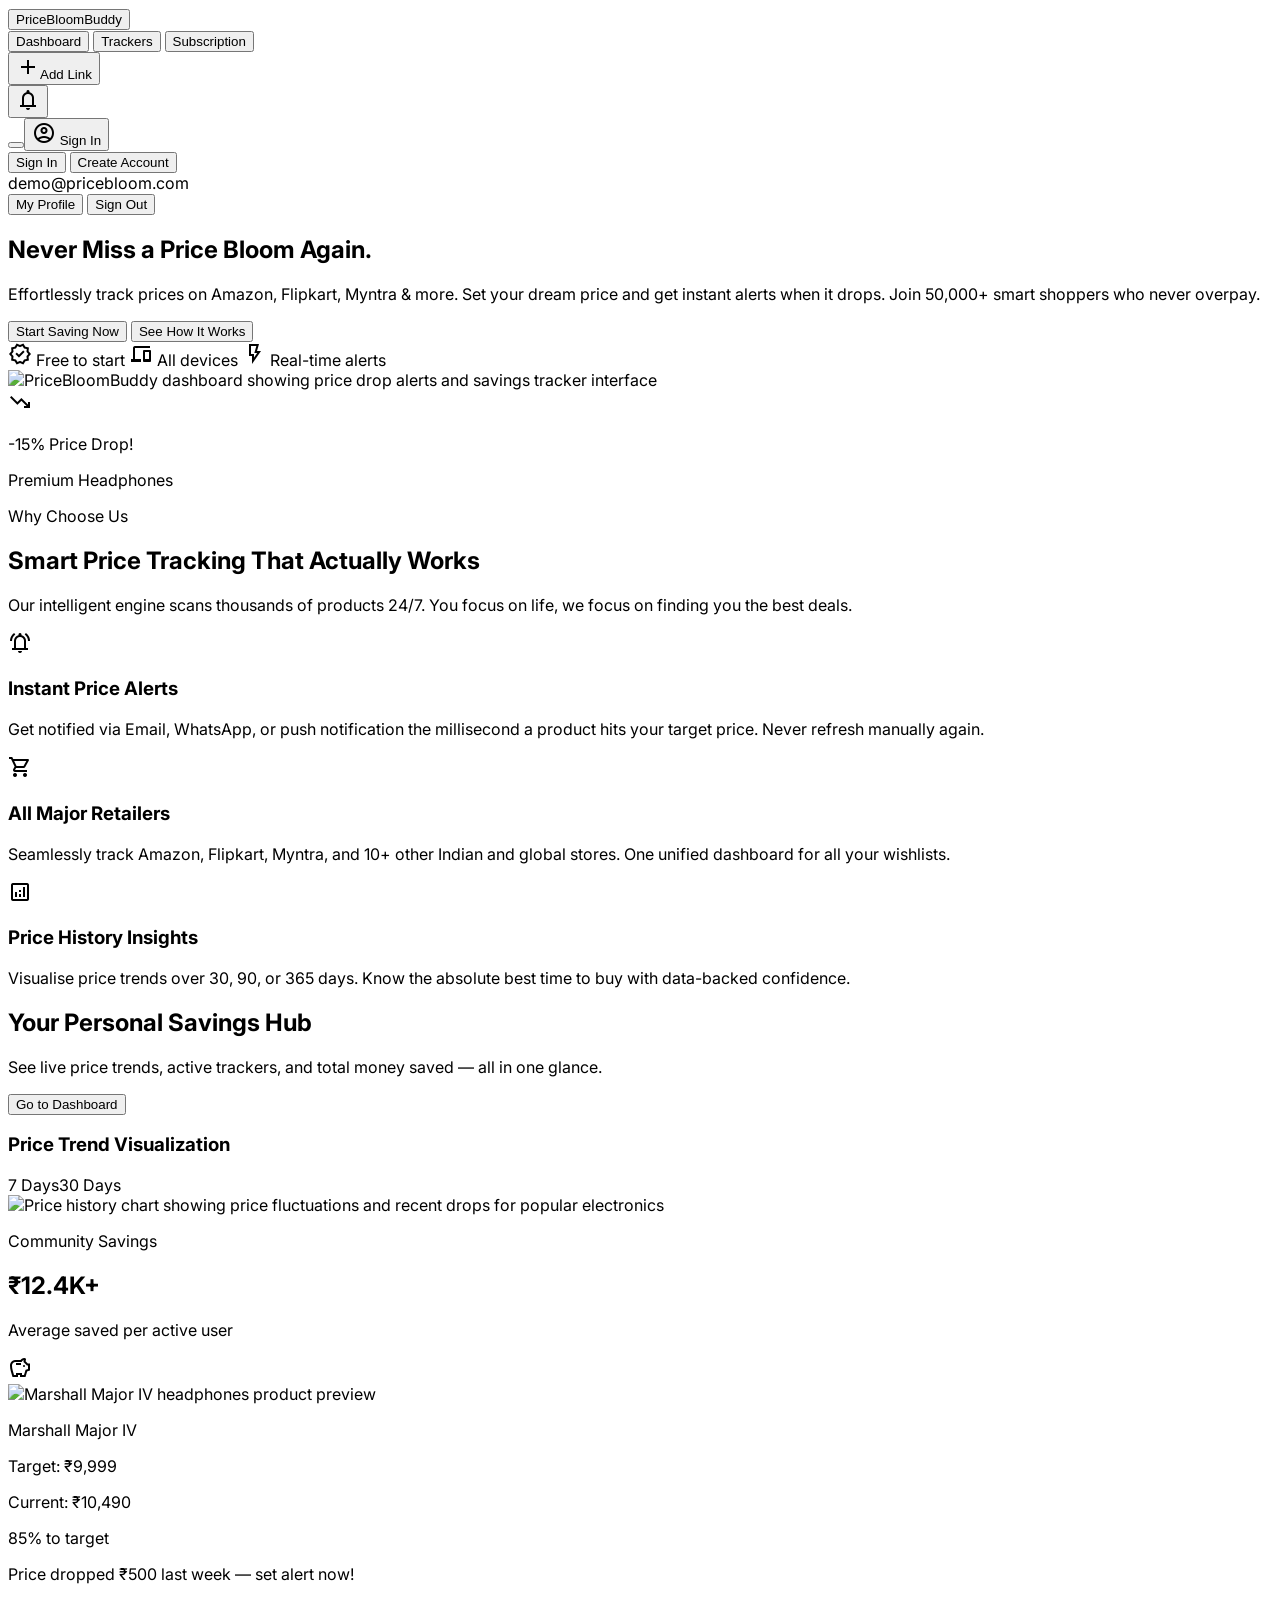
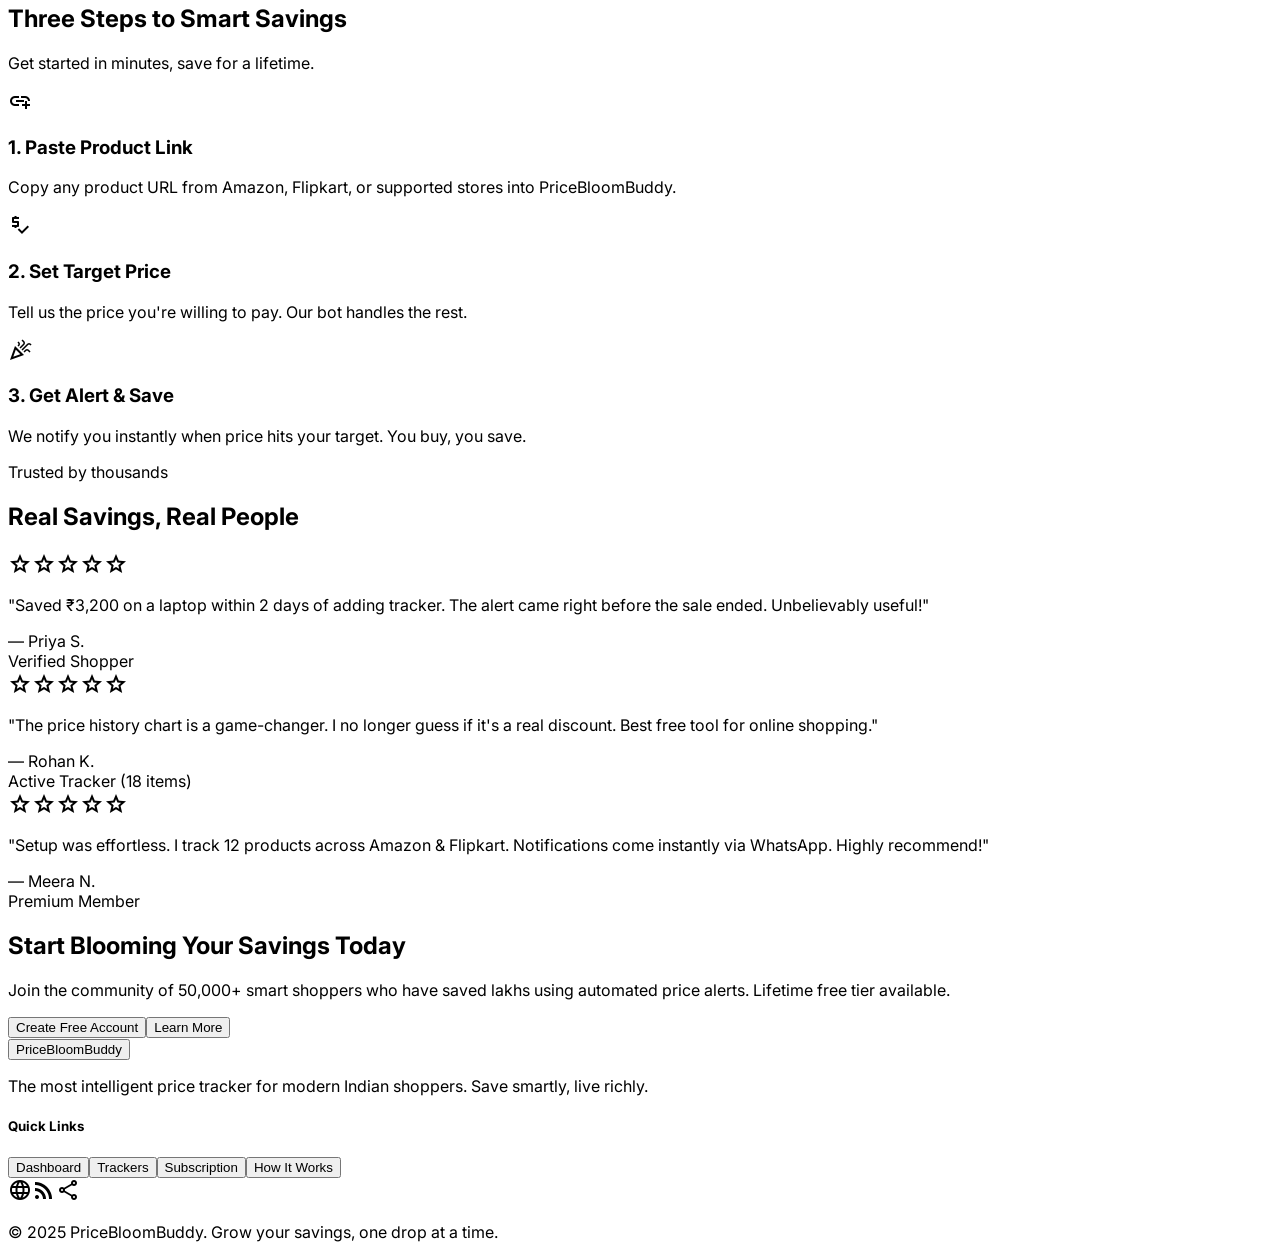
==== commit 4415e92f: "fix index.html v1.0" ====
--- a/index.html
+++ b/index.html
@@ -3,7 +3,20 @@
 <head>
   <meta charset="utf-8"/>
   <meta content="width=device-width, initial-scale=1.0" name="viewport"/>
-  <title>PriceBloomBuddy - Grow Your Savings</title>
+  <title>PriceBloomBuddy - Smart Price Tracker | Save Money on Amazon, Flipkart & More</title>
+  <meta name="description" content="PriceBloomBuddy is the ultimate price tracking tool. Set target prices for products on Amazon, Flipkart, and Myntra. Get instant email & push notifications when prices drop. Join 50,000+ smart shoppers and start saving today."/>
+  <meta name="keywords" content="price tracker, price drop alert, amazon price tracker, flipkart price tracker, save money, smart shopping, deal alert, price history"/>
+  <meta name="author" content="PriceBloomBuddy"/>
+  <meta name="robots" content="index, follow"/>
+  <link rel="canonical" href="https://www.pricebloombuddy.com/"/>
+  <meta property="og:title" content="PriceBloomBuddy - Never Miss a Price Drop Again"/>
+  <meta property="og:description" content="Track products from Amazon, Flipkart, and more. Set your target price and get notified the moment it drops. Start saving effortlessly!"/>
+  <meta property="og:type" content="website"/>
+  <meta property="og:url" content="https://www.pricebloombuddy.com/"/>
+  <meta property="og:image" content="https://www.pricebloombuddy.com/og-image.jpg"/>
+  <meta name="twitter:card" content="summary_large_image"/>
+  <meta name="twitter:title" content="PriceBloomBuddy - Smart Price Tracker"/>
+  <meta name="twitter:description" content="Automated price drop alerts for your favorite products. Never overpay again."/>
   <script src="https://cdn.tailwindcss.com?plugins=forms,container-queries"></script>
   <link href="https://fonts.googleapis.com/css2?family=Inter:wght@400;600;700;800;900&display=swap" rel="stylesheet"/>
   <link href="https://fonts.googleapis.com/css2?family=Material+Symbols+Outlined:wght,FILL@100..700,0..1&display=swap" rel="stylesheet"/>
@@ -163,16 +176,21 @@
             Never Miss a <span class="text-primary">Price Bloom</span> Again.
           </h1>
           <p class="font-body-lg text-body-lg text-secondary mb-stack-xl max-w-lg">
-            Track products from Amazon and Flipkart. Set your target price and we'll notify you the moment it hits. Precise, reliable, and entirely automated.
+            Effortlessly track prices on Amazon, Flipkart, Myntra & more. Set your dream price and get instant alerts when it drops. Join 50,000+ smart shoppers who never overpay.
           </p>
           <div class="flex flex-wrap gap-stack-md">
-            <button id="home-get-started" class="bg-primary text-on-primary px-10 py-4 rounded-lg font-label-md text-body-md hover:shadow-lg transition-all active:scale-95 cursor-pointer">Get Started</button>
-            <button id="how-it-works-btn" class="border border-outline text-on-background px-10 py-4 rounded-lg font-label-md text-body-md hover:bg-surface-container-low transition-all active:scale-95 cursor-pointer">How it Works</button>
+            <button id="home-get-started" class="bg-primary text-on-primary px-10 py-4 rounded-lg font-label-md text-body-md hover:shadow-lg transition-all active:scale-95 cursor-pointer">Start Saving Now</button>
+            <button id="how-it-works-btn" class="border border-outline text-on-background px-10 py-4 rounded-lg font-label-md text-body-md hover:bg-surface-container-low transition-all active:scale-95 cursor-pointer">See How It Works</button>
+          </div>
+          <div class="mt-stack-lg flex items-center gap-stack-md text-label-sm text-secondary">
+            <span class="flex items-center gap-stack-xs"><span class="material-symbols-outlined text-primary text-sm">verified</span> Free to start</span>
+            <span class="flex items-center gap-stack-xs"><span class="material-symbols-outlined text-primary text-sm">devices</span> All devices</span>
+            <span class="flex items-center gap-stack-xs"><span class="material-symbols-outlined text-primary text-sm">flash_on</span> Real-time alerts</span>
           </div>
         </div>
         <div class="relative">
           <div class="bg-surface-container rounded-[32px] p-stack-sm shadow-xl">
-            <img alt="Dashboard Preview" class="rounded-[24px] w-full h-auto shadow-sm" src="https://lh3.googleusercontent.com/aida-public/[base64]"/>
+            <img alt="PriceBloomBuddy dashboard showing price drop alerts and savings tracker interface" class="rounded-[24px] w-full h-auto shadow-sm" src="https://lh3.googleusercontent.com/aida-public/[base64]"/>
           </div>
           <div class="absolute -bottom-6 -left-6 bg-surface-container-lowest p-stack-md rounded-xl shadow-lg border border-outline-variant/30 flex items-center gap-stack-md animate-bounce">
             <div class="bg-primary/10 p-stack-sm rounded-full">
@@ -180,7 +198,7 @@
             </div>
             <div>
               <p class="font-label-md text-on-background">-15% Price Drop!</p>
-              <p class="font-label-sm text-secondary">Sony WH-1000XM5</p>
+              <p class="font-label-sm text-secondary">Premium Headphones</p>
             </div>
           </div>
         </div>
@@ -191,13 +209,14 @@
     <section class="py-stack-xl bg-surface-container-low">
       <div class="max-w-container-max mx-auto px-margin-mobile md:px-margin-desktop">
         <div class="text-center mb-stack-xl">
-          <h2 class="font-h2 text-h2 text-on-background mb-stack-sm">Why Smart Shoppers Use Bloom</h2>
-          <p class="font-body-md text-body-md text-secondary max-w-2xl mx-auto">Our intelligent engine works 24/7 to monitor price fluctuations so you never have to hit refresh again.</p>
+          <span class="inline-block bg-primary/10 text-primary px-4 py-1 rounded-full text-sm font-semibold mb-stack-sm">Why Choose Us</span>
+          <h2 class="font-h2 text-h2 text-on-background mb-stack-sm">Smart Price Tracking That Actually Works</h2>
+          <p class="font-body-md text-body-md text-secondary max-w-2xl mx-auto">Our intelligent engine scans thousands of products 24/7. You focus on life, we focus on finding you the best deals.</p>
         </div>
         <div class="grid md:grid-cols-3 gap-gutter">
-          <div class="bg-surface rounded-xl p-stack-xl border border-outline-variant/20 shadow-sm hover:shadow-md transition-shadow"><div class="bg-primary/10 w-12 h-12 flex items-center justify-center rounded-lg mb-stack-md"><span class="material-symbols-outlined text-primary">notifications_active</span></div><h3 class="font-h3 text-h3 text-on-background mb-stack-sm">Instant Notifications</h3><p class="font-body-sm text-body-sm text-secondary">Get real-time alerts via Email, WhatsApp, or Push notifications the exact millisecond a price drops to your target.</p></div>
-          <div class="bg-surface rounded-xl p-stack-xl border border-outline-variant/20 shadow-sm hover:shadow-md transition-shadow"><div class="bg-primary/10 w-12 h-12 flex items-center justify-center rounded-lg mb-stack-md"><span class="material-symbols-outlined text-primary">shopping_cart</span></div><h3 class="font-h3 text-h3 text-on-background mb-stack-sm">Multiple Platform Support</h3><p class="font-body-sm text-body-sm text-secondary">Seamlessly track items across Amazon, Flipkart, Myntra, and more. One unified dashboard for all your shopping needs.</p></div>
-          <div class="bg-surface rounded-xl p-stack-xl border border-outline-variant/20 shadow-sm hover:shadow-md transition-shadow"><div class="bg-primary/10 w-12 h-12 flex items-center justify-center rounded-lg mb-stack-md"><span class="material-symbols-outlined text-primary">analytics</span></div><h3 class="font-h3 text-h3 text-on-background mb-stack-sm">Smart Price Tracking</h3><p class="font-body-sm text-body-sm text-secondary">View detailed price history charts to identify the best time to buy. Don't just save—buy at the absolute lowest price.</p></div>
+          <div class="bg-surface rounded-xl p-stack-xl border border-outline-variant/20 shadow-sm hover:shadow-md transition-shadow"><div class="bg-primary/10 w-12 h-12 flex items-center justify-center rounded-lg mb-stack-md"><span class="material-symbols-outlined text-primary">notifications_active</span></div><h3 class="font-h3 text-h3 text-on-background mb-stack-sm">Instant Price Alerts</h3><p class="font-body-sm text-body-sm text-secondary">Get notified via Email, WhatsApp, or push notification the millisecond a product hits your target price. Never refresh manually again.</p></div>
+          <div class="bg-surface rounded-xl p-stack-xl border border-outline-variant/20 shadow-sm hover:shadow-md transition-shadow"><div class="bg-primary/10 w-12 h-12 flex items-center justify-center rounded-lg mb-stack-md"><span class="material-symbols-outlined text-primary">shopping_cart</span></div><h3 class="font-h3 text-h3 text-on-background mb-stack-sm">All Major Retailers</h3><p class="font-body-sm text-body-sm text-secondary">Seamlessly track Amazon, Flipkart, Myntra, and 10+ other Indian and global stores. One unified dashboard for all your wishlists.</p></div>
+          <div class="bg-surface rounded-xl p-stack-xl border border-outline-variant/20 shadow-sm hover:shadow-md transition-shadow"><div class="bg-primary/10 w-12 h-12 flex items-center justify-center rounded-lg mb-stack-md"><span class="material-symbols-outlined text-primary">analytics</span></div><h3 class="font-h3 text-h3 text-on-background mb-stack-sm">Price History Insights</h3><p class="font-body-sm text-body-sm text-secondary">Visualise price trends over 30, 90, or 365 days. Know the absolute best time to buy with data-backed confidence.</p></div>
         </div>
       </div>
     </section>
@@ -205,18 +224,46 @@
     <!-- Dashboard Preview -->
     <section class="py-stack-xl px-margin-mobile md:px-margin-desktop max-w-container-max mx-auto">
       <div class="mb-stack-xl flex justify-between items-end">
-        <div><h2 class="font-h2 text-h2 text-on-background">Your Growth Dashboard</h2><p class="font-body-md text-body-md text-secondary">Monitor your active trackers and overall savings progress.</p></div>
+        <div><h2 class="font-h2 text-h2 text-on-background">Your Personal Savings Hub</h2><p class="font-body-md text-body-md text-secondary">See live price trends, active trackers, and total money saved — all in one glance.</p></div>
         <button id="home-dashboard-cta" class="bg-primary text-on-primary px-10 py-4 rounded-lg font-label-md text-body-md hover:shadow-lg transition-all active:scale-95 cursor-pointer">Go to Dashboard</button>
       </div>
       <div class="grid grid-cols-1 md:grid-cols-12 gap-gutter h-auto md:h-[600px]">
-        <div class="md:col-span-8 bg-surface-container-lowest rounded-3xl border border-outline-variant/30 p-stack-lg shadow-sm flex flex-col"><div class="flex justify-between items-center mb-stack-lg"><h4 class="font-h3 text-h3">Price Trends</h4><div class="flex gap-stack-sm"><span class="px-stack-md py-1 bg-surface-container-high rounded-full font-label-sm text-primary">7 Days</span><span class="px-stack-md py-1 font-label-sm text-secondary">30 Days</span></div></div><div class="flex-grow flex items-center justify-center bg-surface-container-low rounded-2xl relative overflow-hidden"><img alt="Chart History" class="w-full h-full object-cover opacity-80" src="https://lh3.googleusercontent.com/aida-public/[base64]"/></div></div>
-        <div class="md:col-span-4 flex flex-col gap-gutter"><div class="bg-primary-container text-on-primary-container p-stack-lg rounded-3xl flex-grow relative overflow-hidden"><div class="relative z-10"><p class="font-label-md opacity-80 uppercase tracking-widest">Total Savings</p><h2 class="text-4xl font-black mt-stack-xs">₹12,450</h2></div><span class="material-symbols-outlined absolute -bottom-4 -right-4 text-9xl opacity-10">savings</span></div><div class="bg-surface-container-highest/30 p-stack-lg rounded-3xl border border-outline-variant/30"><div class="flex items-center gap-stack-md mb-stack-md"><div class="w-12 h-12 bg-white rounded-xl flex items-center justify-center border border-outline-variant/20 overflow-hidden"><img alt="Product" class="w-full h-full object-cover" src="https://lh3.googleusercontent.com/aida-public/[base64]"/></div><div class="flex-grow"><p class="font-label-md text-on-background line-clamp-1">Marshall Major IV</p><p class="font-label-sm text-secondary">Target: ₹9,999</p></div></div><div class="w-full bg-surface-container-high h-2 rounded-full overflow-hidden"><div class="bg-primary h-full w-[85%] rounded-full"></div></div><div class="flex justify-between mt-stack-xs"><p class="font-label-sm text-secondary">Current: ₹10,490</p><p class="font-label-sm text-primary font-bold">85%</p></div></div></div>
+        <div class="md:col-span-8 bg-surface-container-lowest rounded-3xl border border-outline-variant/30 p-stack-lg shadow-sm flex flex-col"><div class="flex justify-between items-center mb-stack-lg"><h3 class="font-h3 text-h3">Price Trend Visualization</h3><div class="flex gap-stack-sm"><span class="px-stack-md py-1 bg-surface-container-high rounded-full font-label-sm text-primary">7 Days</span><span class="px-stack-md py-1 font-label-sm text-secondary">30 Days</span></div></div><div class="flex-grow flex items-center justify-center bg-surface-container-low rounded-2xl relative overflow-hidden"><img alt="Price history chart showing price fluctuations and recent drops for popular electronics" class="w-full h-full object-cover opacity-80" src="https://lh3.googleusercontent.com/aida-public/[base64]"/></div></div>
+        <div class="md:col-span-4 flex flex-col gap-gutter"><div class="bg-primary-container text-on-primary-container p-stack-lg rounded-3xl flex-grow relative overflow-hidden"><div class="relative z-10"><p class="font-label-md opacity-80 uppercase tracking-widest">Community Savings</p><h2 class="text-4xl font-black mt-stack-xs">₹12.4K+</h2><p class="text-sm mt-1">Average saved per active user</p></div><span class="material-symbols-outlined absolute -bottom-4 -right-4 text-9xl opacity-10">savings</span></div><div class="bg-surface-container-highest/30 p-stack-lg rounded-3xl border border-outline-variant/30"><div class="flex items-center gap-stack-md mb-stack-md"><div class="w-12 h-12 bg-white rounded-xl flex items-center justify-center border border-outline-variant/20 overflow-hidden"><img alt="Marshall Major IV headphones product preview" class="w-full h-full object-cover" src="https://lh3.googleusercontent.com/aida-public/[base64]"/></div><div class="flex-grow"><p class="font-label-md text-on-background line-clamp-1">Marshall Major IV</p><p class="font-label-sm text-secondary">Target: ₹9,999</p></div></div><div class="w-full bg-surface-container-high h-2 rounded-full overflow-hidden"><div class="bg-primary h-full w-[85%] rounded-full"></div></div><div class="flex justify-between mt-stack-xs"><p class="font-label-sm text-secondary">Current: ₹10,490</p><p class="font-label-sm text-primary font-bold">85% to target</p></div><p class="text-xs text-secondary mt-stack-sm">Price dropped ₹500 last week — set alert now!</p></div></div>
+      </div>
+    </section>
+
+    <!-- How It Works (Step-by-step) -->
+    <section class="py-stack-xl bg-surface-container-low">
+      <div class="max-w-container-max mx-auto px-margin-mobile md:px-margin-desktop">
+        <div class="text-center mb-stack-xl">
+          <h2 class="font-h2 text-h2 text-on-background mb-stack-sm">Three Steps to Smart Savings</h2>
+          <p class="font-body-md text-body-md text-secondary">Get started in minutes, save for a lifetime.</p>
+        </div>
+        <div class="grid md:grid-cols-3 gap-gutter text-center">
+          <div><div class="w-16 h-16 bg-primary/10 rounded-2xl flex items-center justify-center mx-auto mb-stack-md"><span class="material-symbols-outlined text-primary text-3xl">add_link</span></div><h3 class="font-h3 text-h3 mb-stack-sm">1. Paste Product Link</h3><p class="text-secondary">Copy any product URL from Amazon, Flipkart, or supported stores into PriceBloomBuddy.</p></div>
+          <div><div class="w-16 h-16 bg-primary/10 rounded-2xl flex items-center justify-center mx-auto mb-stack-md"><span class="material-symbols-outlined text-primary text-3xl">price_check</span></div><h3 class="font-h3 text-h3 mb-stack-sm">2. Set Target Price</h3><p class="text-secondary">Tell us the price you're willing to pay. Our bot handles the rest.</p></div>
+          <div><div class="w-16 h-16 bg-primary/10 rounded-2xl flex items-center justify-center mx-auto mb-stack-md"><span class="material-symbols-outlined text-primary text-3xl">celebration</span></div><h3 class="font-h3 text-h3 mb-stack-sm">3. Get Alert & Save</h3><p class="text-secondary">We notify you instantly when price hits your target. You buy, you save.</p></div>
+        </div>
+      </div>
+    </section>
+
+    <!-- Testimonials / Social Proof -->
+    <section class="py-stack-xl px-margin-mobile md:px-margin-desktop max-w-container-max mx-auto">
+      <div class="text-center mb-stack-xl">
+        <span class="inline-block bg-primary/10 text-primary px-4 py-1 rounded-full text-sm font-semibold">Trusted by thousands</span>
+        <h2 class="font-h2 text-h2 text-on-background mt-stack-sm">Real Savings, Real People</h2>
+      </div>
+      <div class="grid md:grid-cols-3 gap-gutter">
+        <div class="bg-surface rounded-xl p-stack-lg shadow-sm border border-outline-variant/20"><div class="flex items-center gap-2 text-yellow-500 mb-stack-sm"><span class="material-symbols-outlined text-[20px]">star</span><span class="material-symbols-outlined text-[20px]">star</span><span class="material-symbols-outlined text-[20px]">star</span><span class="material-symbols-outlined text-[20px]">star</span><span class="material-symbols-outlined text-[20px]">star</span></div><p class="text-on-background mb-stack-sm">"Saved ₹3,200 on a laptop within 2 days of adding tracker. The alert came right before the sale ended. Unbelievably useful!"</p><div class="font-semibold">— Priya S.</div><div class="text-label-sm text-secondary">Verified Shopper</div></div>
+        <div class="bg-surface rounded-xl p-stack-lg shadow-sm border border-outline-variant/20"><div class="flex items-center gap-2 text-yellow-500 mb-stack-sm"><span class="material-symbols-outlined text-[20px]">star</span><span class="material-symbols-outlined text-[20px]">star</span><span class="material-symbols-outlined text-[20px]">star</span><span class="material-symbols-outlined text-[20px]">star</span><span class="material-symbols-outlined text-[20px]">star</span></div><p class="text-on-background mb-stack-sm">"The price history chart is a game-changer. I no longer guess if it's a real discount. Best free tool for online shopping."</p><div class="font-semibold">— Rohan K.</div><div class="text-label-sm text-secondary">Active Tracker (18 items)</div></div>
+        <div class="bg-surface rounded-xl p-stack-lg shadow-sm border border-outline-variant/20"><div class="flex items-center gap-2 text-yellow-500 mb-stack-sm"><span class="material-symbols-outlined text-[20px]">star</span><span class="material-symbols-outlined text-[20px]">star</span><span class="material-symbols-outlined text-[20px]">star</span><span class="material-symbols-outlined text-[20px]">star</span><span class="material-symbols-outlined text-[20px]">star</span></div><p class="text-on-background mb-stack-sm">"Setup was effortless. I track 12 products across Amazon & Flipkart. Notifications come instantly via WhatsApp. Highly recommend!"</p><div class="font-semibold">— Meera N.</div><div class="text-label-sm text-secondary">Premium Member</div></div>
       </div>
     </section>
 
     <!-- CTA Section -->
     <section class="py-stack-xl px-margin-mobile md:px-margin-desktop max-w-container-max mx-auto">
-      <div class="bg-inverse-surface rounded-[40px] p-stack-xl md:p-stack-xl text-center relative overflow-hidden"><div class="absolute top-0 right-0 w-64 h-64 bg-primary/20 rounded-full blur-[100px] -mr-32 -mt-32"></div><div class="absolute bottom-0 left-0 w-64 h-64 bg-tertiary/20 rounded-full blur-[100px] -ml-32 -mb-32"></div><h2 class="font-h2 text-h2 text-inverse-on-surface mb-stack-md relative z-10">Start Growing Your Savings Today</h2><p class="font-body-lg text-body-lg text-inverse-on-surface/70 mb-stack-xl max-w-xl mx-auto relative z-10">Join over 50,000+ shoppers who are saving more with PriceBloomBuddy. Free to start, forever.</p><div class="flex justify-center gap-stack-md relative z-10"><button id="home-footer-cta" class="bg-primary text-on-primary px-10 py-4 rounded-lg font-label-md text-body-md hover:shadow-lg transition-all active:scale-95 cursor-pointer">Get Started</button></div></div>
+      <div class="bg-inverse-surface rounded-[40px] p-stack-xl md:p-stack-xl text-center relative overflow-hidden"><div class="absolute top-0 right-0 w-64 h-64 bg-primary/20 rounded-full blur-[100px] -mr-32 -mt-32"></div><div class="absolute bottom-0 left-0 w-64 h-64 bg-tertiary/20 rounded-full blur-[100px] -ml-32 -mb-32"></div><h2 class="font-h2 text-h2 text-inverse-on-surface mb-stack-md relative z-10">Start Blooming Your Savings Today</h2><p class="font-body-lg text-body-lg text-inverse-on-surface/70 mb-stack-xl max-w-xl mx-auto relative z-10">Join the community of 50,000+ smart shoppers who have saved lakhs using automated price alerts. Lifetime free tier available.</p><div class="flex justify-center gap-stack-md relative z-10"><button id="home-footer-cta" class="bg-primary text-on-primary px-10 py-4 rounded-lg font-label-md text-body-md hover:shadow-lg transition-all active:scale-95 cursor-pointer">Create Free Account</button><button id="how-it-works-footer" class="bg-transparent border border-inverse-on-surface text-inverse-on-surface px-10 py-4 rounded-lg font-label-md hover:bg-white/10 transition-all cursor-pointer">Learn More</button></div></div>
     </section>
   </div>
 </main>
@@ -224,9 +271,9 @@
 <!-- Footer -->
 <footer class="bg-surface-container-highest w-full py-stack-xl mt-stack-xl border-t border-outline-variant/20">
   <div class="grid grid-cols-1 md:grid-cols-3 gap-gutter px-margin-mobile md:px-margin-desktop max-w-container-max mx-auto text-center md:text-left">
-    <div><button id="footer-home" class="font-h3 text-h3 font-bold text-primary block mb-stack-sm hover:opacity-90 transition-opacity cursor-pointer">PriceBloomBuddy</button><p class="font-body-sm text-secondary">The world's most intelligent price tracker for the modern consumer.</p></div>
-    <div class="flex flex-col gap-stack-sm"><h5 class="font-label-md text-on-surface">Quick Links</h5><button id="footer-dashboard" class="font-body-sm text-secondary text-left cursor-pointer hover:text-primary">Dashboard</button><button id="footer-trackers" class="font-body-sm text-secondary text-left cursor-pointer hover:text-primary">Trackers</button><button id="footer-subscription" class="font-body-sm text-secondary text-left cursor-pointer hover:text-primary">Subscription</button></div>
-    <div class="flex flex-col justify-between"><div class="flex justify-center md:justify-end gap-stack-md"><span class="material-symbols-outlined text-secondary cursor-pointer hover:text-primary">language</span><span class="material-symbols-outlined text-secondary cursor-pointer hover:text-primary">rss_feed</span><span class="material-symbols-outlined text-secondary cursor-pointer hover:text-primary">share</span></div><p class="font-label-sm text-secondary mt-stack-md">© 2024 PriceBloomBuddy. Grow your savings.</p></div>
+    <div><button id="footer-home" class="font-h3 text-h3 font-bold text-primary block mb-stack-sm hover:opacity-90 transition-opacity cursor-pointer">PriceBloomBuddy</button><p class="font-body-sm text-secondary">The most intelligent price tracker for modern Indian shoppers. Save smartly, live richly.</p></div>
+    <div class="flex flex-col gap-stack-sm"><h5 class="font-label-md text-on-surface">Quick Links</h5><button id="footer-dashboard" class="font-body-sm text-secondary text-left cursor-pointer hover:text-primary">Dashboard</button><button id="footer-trackers" class="font-body-sm text-secondary text-left cursor-pointer hover:text-primary">Trackers</button><button id="footer-subscription" class="font-body-sm text-secondary text-left cursor-pointer hover:text-primary">Subscription</button><button id="footer-howitworks" class="font-body-sm text-secondary text-left cursor-pointer hover:text-primary">How It Works</button></div>
+    <div class="flex flex-col justify-between"><div class="flex justify-center md:justify-end gap-stack-md"><span class="material-symbols-outlined text-secondary cursor-pointer hover:text-primary">language</span><span class="material-symbols-outlined text-secondary cursor-pointer hover:text-primary">rss_feed</span><span class="material-symbols-outlined text-secondary cursor-pointer hover:text-primary">share</span></div><p class="font-label-sm text-secondary mt-stack-md">© 2025 PriceBloomBuddy. Grow your savings, one drop at a time.</p></div>
   </div>
 </footer>
 
@@ -235,105 +282,49 @@
   function getStoredUser() {
     const saved = localStorage.getItem(typeof PBB_USER_STORAGE_KEY !== 'undefined' ? PBB_USER_STORAGE_KEY : 'pricebloom_user');
     if (!saved) return null;
-    try {
-      return JSON.parse(saved);
-    } catch (e) {
-      return null;
-    }
-  }
-
+    try { return JSON.parse(saved); } catch (e) { return null; }
+  }
   function isLoggedIn() {
     const token = localStorage.getItem(typeof PBB_AUTH_TOKEN_KEY !== 'undefined' ? PBB_AUTH_TOKEN_KEY : 'pbb_auth_token');
     return token === 'authenticated' || !!getStoredUser();
   }
-
   function setLoggedIn(email, userId) {
     localStorage.setItem(typeof PBB_AUTH_TOKEN_KEY !== 'undefined' ? PBB_AUTH_TOKEN_KEY : 'pbb_auth_token', 'authenticated');
     localStorage.setItem(typeof PBB_USER_EMAIL_KEY !== 'undefined' ? PBB_USER_EMAIL_KEY : 'pbb_user_email', email || 'user@pricebloom.com');
-    if (userId) {
-      localStorage.setItem(typeof PBB_USER_ID_KEY !== 'undefined' ? PBB_USER_ID_KEY : 'pbb_user_id', userId);
-    }
-  }
-
+    if (userId) localStorage.setItem(typeof PBB_USER_ID_KEY !== 'undefined' ? PBB_USER_ID_KEY : 'pbb_user_id', userId);
+  }
   function logoutUser() {
     localStorage.removeItem(typeof PBB_AUTH_TOKEN_KEY !== 'undefined' ? PBB_AUTH_TOKEN_KEY : 'pbb_auth_token');
     localStorage.removeItem(typeof PBB_USER_EMAIL_KEY !== 'undefined' ? PBB_USER_EMAIL_KEY : 'pbb_user_email');
     localStorage.removeItem(typeof PBB_USER_ID_KEY !== 'undefined' ? PBB_USER_ID_KEY : 'pbb_user_id');
     localStorage.removeItem(typeof PBB_USER_STORAGE_KEY !== 'undefined' ? PBB_USER_STORAGE_KEY : 'pricebloom_user');
   }
-
   function getCurrentUserEmail() {
     const email = localStorage.getItem(typeof PBB_USER_EMAIL_KEY !== 'undefined' ? PBB_USER_EMAIL_KEY : 'pbb_user_email');
     if (email) return email;
     const stored = getStoredUser();
     return stored?.email || 'demo@pricebloom.com';
   }
-
   function syncStoredUserToAuth() {
     const stored = getStoredUser();
-    if (stored) {
-      setLoggedIn(stored.email, stored.id);
-    }
-  }
-
-  // Update UI based on login state
+    if (stored) setLoggedIn(stored.email, stored.id);
+  }
   function updateAuthUI() {
     const loggedIn = isLoggedIn();
     const authNavText = document.getElementById('auth-nav-text');
     const loggedoutView = document.getElementById('dropdown-loggedout-view');
     const loggedinView = document.getElementById('dropdown-loggedin-view');
     const dropdownUserEmail = document.getElementById('dropdown-user-email');
-    
     if (loggedIn) {
       if (authNavText) authNavText.innerText = 'My Account';
       if (loggedoutView) loggedoutView.classList.add('hidden');
-      if (loggedinView) {
-        loggedinView.classList.remove('hidden');
-        if (dropdownUserEmail) dropdownUserEmail.innerText = getCurrentUserEmail();
-      }
+      if (loggedinView) { loggedinView.classList.remove('hidden'); if (dropdownUserEmail) dropdownUserEmail.innerText = getCurrentUserEmail(); }
     } else {
       if (authNavText) authNavText.innerText = 'Sign In';
       if (loggedoutView) loggedoutView.classList.remove('hidden');
       if (loggedinView) loggedinView.classList.add('hidden');
     }
   }
-
-  // Protected route: if trying to access dashboard without login, redirect to login page
-  function protectDashboardRoute() {
-    if (!isLoggedIn()) {
-      // Store intended URL to redirect back after login
-      localStorage.setItem('pbb_redirect_after_login', window.location.href);
-      window.location.href = 'createaccount.html';
-      return false;
-    }
-    return true;
-  }
-
-  // Navigate to dashboard with auth check
-  function navigateToDashboard() {
-    if (isLoggedIn()) {
-      window.location.href = 'dashboard.html';
-    } else {
-      // Save current page for redirect after login
-      localStorage.setItem('pbb_redirect_after_login', window.location.href);
-      window.location.href = 'createaccount.html';
-    }
-  }
-
-  function navigateToSubscription() {
-    if (isLoggedIn()) {
-      window.location.href = 'subscription.html';
-    } else {
-      localStorage.setItem('pbb_redirect_after_login', window.location.href);
-      window.location.href = 'createaccount.html';
-    }
-  }
-
-  function navigateToHome() {
-    window.scrollTo({ top: 0, behavior: 'smooth' });
-  }
-
-  // Toast notification helper
   function showToast(message, type = 'success') {
     const container = document.getElementById('toast-container');
     if (!container) return;
@@ -346,184 +337,48 @@
     closeBtn.addEventListener('click', removeToast);
     setTimeout(removeToast, 4000);
   }
-
-  // ==================== BIND ALL EVENT LISTENERS ====================
-  function bindNavigation() {
-    // Dashboard navigation (protected)
-    const dashboardTriggers = ['nav-dashboard', 'nav-trackers', 'footer-dashboard', 'footer-trackers', 'home-dashboard-cta', 'home-footer-cta', 'home-get-started'];
-    dashboardTriggers.forEach(id => {
-      const btn = document.getElementById(id);
-      if (btn) {
-        btn.addEventListener('click', (e) => {
-          e.preventDefault();
-          navigateToDashboard();
-        });
-      }
-    });
-
-    // Subscription navigation (protected)
-    const subscriptionTriggers = ['nav-subscription', 'footer-subscription'];
-    subscriptionTriggers.forEach(id => {
-      const btn = document.getElementById(id);
-      if (btn) {
-        btn.addEventListener('click', (e) => {
-          e.preventDefault();
-          navigateToSubscription();
-        });
-      }
-    });
-
-    // Home navigation
-    const homeTriggers = ['nav-home', 'footer-home'];
-    homeTriggers.forEach(id => {
-      const btn = document.getElementById(id);
-      if (btn) btn.addEventListener('click', (e) => { e.preventDefault(); navigateToHome(); });
-    });
-
-    // Add Link button - protected (requires login)
-    const addLinkBtn = document.getElementById('add-link-btn');
-    if (addLinkBtn) {
-      addLinkBtn.addEventListener('click', (e) => {
-        e.preventDefault();
-        if (isLoggedIn()) {
-          window.location.href = 'dashboard.html?action=addTracker';
-        } else {
-          localStorage.setItem('pbb_redirect_after_login', window.location.href);
-          window.location.href = 'createaccount.html';
-        }
-      });
-    }
-
-    // How it works button
-    const howItWorks = document.getElementById('how-it-works-btn');
-    if (howItWorks) {
-      howItWorks.addEventListener('click', () => {
-        showToast("We scan prices hourly & alert you when your target is met. Smart tracking made simple!", "info");
-      });
-    }
-
-    // Notifications button
-    const notifBtn = document.getElementById('notifications-btn');
-    if (notifBtn) {
-      notifBtn.addEventListener('click', () => {
-        if (isLoggedIn()) {
-          showToast("🔔 You have 3 price drops waiting! Check your Dashboard.", "success");
-        } else {
-          showToast("🔔 Sign in to see your price drop notifications!", "info");
-        }
-      });
-    }
-
-    // ==================== AUTH BUTTONS ====================
-    // Main auth button: if logged in -> open dropdown or go to dashboard? "My Account" opens dropdown
+  function navigateToDashboard() {
+    if (isLoggedIn()) window.location.href = 'dashboard.html';
+    else { localStorage.setItem('pbb_redirect_after_login', window.location.href); window.location.href = 'createaccount.html'; }
+  }
+  function navigateToSubscription() {
+    if (isLoggedIn()) window.location.href = 'subscription.html';
+    else { localStorage.setItem('pbb_redirect_after_login', window.location.href); window.location.href = 'createaccount.html'; }
+  }
+  function navigateToHome() { window.scrollTo({ top: 0, behavior: 'smooth' }); }
+
+  document.addEventListener('DOMContentLoaded', () => {
+    // bind nav events
+    document.getElementById('nav-dashboard')?.addEventListener('click', (e) => { e.preventDefault(); navigateToDashboard(); });
+    document.getElementById('nav-trackers')?.addEventListener('click', (e) => { e.preventDefault(); navigateToDashboard(); });
+    document.getElementById('nav-subscription')?.addEventListener('click', (e) => { e.preventDefault(); navigateToSubscription(); });
+    document.getElementById('footer-dashboard')?.addEventListener('click', (e) => { e.preventDefault(); navigateToDashboard(); });
+    document.getElementById('footer-trackers')?.addEventListener('click', (e) => { e.preventDefault(); navigateToDashboard(); });
+    document.getElementById('footer-subscription')?.addEventListener('click', (e) => { e.preventDefault(); navigateToSubscription(); });
+    document.getElementById('home-dashboard-cta')?.addEventListener('click', (e) => { e.preventDefault(); navigateToDashboard(); });
+    document.getElementById('home-footer-cta')?.addEventListener('click', (e) => { e.preventDefault(); navigateToDashboard(); });
+    document.getElementById('home-get-started')?.addEventListener('click', (e) => { e.preventDefault(); navigateToDashboard(); });
+    document.getElementById('nav-home')?.addEventListener('click', (e) => { e.preventDefault(); navigateToHome(); });
+    document.getElementById('footer-home')?.addEventListener('click', (e) => { e.preventDefault(); navigateToHome(); });
+    document.getElementById('add-link-btn')?.addEventListener('click', (e) => { e.preventDefault(); if(isLoggedIn()) window.location.href='dashboard.html?action=addTracker'; else { localStorage.setItem('pbb_redirect_after_login', window.location.href); window.location.href='createaccount.html'; } });
+    document.getElementById('how-it-works-btn')?.addEventListener('click', () => showToast("We scan prices hourly & alert you instantly — it's fully automated!", "info"));
+    document.getElementById('how-it-works-footer')?.addEventListener('click', () => showToast("Track products, set target, get notified. That's it. No hidden fees.", "info"));
+    document.getElementById('footer-howitworks')?.addEventListener('click', () => showToast("1. Add product link → 2. Set target → 3. Get alert → Save money!", "info"));
+    document.getElementById('notifications-btn')?.addEventListener('click', () => { if(isLoggedIn()) showToast("🔔 You have new price drops! Visit your Dashboard.", "success"); else showToast("🔔 Sign in to see your personalized price alerts!", "info"); });
+
+    // Auth UI
     const authNavBtn = document.getElementById('auth-nav-btn');
     const dropdown = document.getElementById('account-dropdown');
-    if (authNavBtn && dropdown) {
-      authNavBtn.addEventListener('click', (e) => {
-        e.stopPropagation();
-        if (isLoggedIn()) {
-          // Toggle dropdown when clicking "My Account"
-          dropdown.classList.toggle('hidden');
-        } else {
-          // Not logged in -> go to create account page
-          window.location.href = 'createaccount.html';
-        }
-      });
-    }
-
-    // Account menu button toggles dropdown when logged in
-    const accountMenuBtn = document.getElementById('account-menu-btn');
-    if (accountMenuBtn && dropdown) {
-      accountMenuBtn.addEventListener('click', (e) => {
-        e.stopPropagation();
-        if (isLoggedIn()) {
-          dropdown.classList.toggle('hidden');
-        } else {
-          window.location.href = 'createaccount.html';
-        }
-      });
-    }
-
-    // Close dropdown when clicking outside
-    document.addEventListener('click', (e) => {
-      if (dropdown && !dropdown.contains(e.target) && e.target !== authNavBtn && e.target !== accountMenuBtn) {
-        dropdown.classList.add('hidden');
-      }
-    });
-
-    // Login dropdown button -> create account page (sign in)
-    const loginDropdownBtn = document.getElementById('login-dropdown-btn');
-    if (loginDropdownBtn) {
-      loginDropdownBtn.addEventListener('click', (e) => {
-        e.preventDefault();
-        window.location.href = 'createaccount.html';
-      });
-    }
-
-    // Signup dropdown button -> create account page
-    const signupDropdownBtn = document.getElementById('signup-dropdown-btn');
-    if (signupDropdownBtn) {
-      signupDropdownBtn.addEventListener('click', (e) => {
-        e.preventDefault();
-        window.location.href = 'createaccount.html';
-      });
-    }
-
-    // Logout button
-    const logoutBtn = document.getElementById('logout-dropdown-btn');
-    if (logoutBtn) {
-      logoutBtn.addEventListener('click', () => {
-        logoutUser();
-        updateAuthUI();
-        dropdown.classList.add('hidden');
-        showToast("You have been signed out successfully!", "success");
-        // Stay on home page
-        navigateToHome();
-      });
-    }
-
-    // My Profile button
-    const profileBtn = document.getElementById('myprofile-dropdown-btn');
-    if (profileBtn) {
-      profileBtn.addEventListener('click', () => {
-        dropdown.classList.add('hidden');
-        if (isLoggedIn()) {
-          window.location.href = 'dashboard.html#settings';
-        } else {
-          localStorage.setItem('pbb_redirect_after_login', 'dashboard.html#settings');
-          window.location.href = 'createaccount.html';
-        }
-      });
-    }
-  }
-
-  // ==================== INITIALIZE ====================
-  // Check if we need to protect dashboard route (if current page is dashboard.html, but this is index.html)
-  // We'll handle on page load for dashboard-specific logic separately (in dashboard.html)
-  // For index.html, we just update UI and handle redirects via navigation functions
-  
-  // Also listen for storage events to sync auth across tabs (optional)
-  window.addEventListener('storage', (e) => {
-    if (e.key === 'pbb_auth_token') {
-      updateAuthUI();
-    }
-  });
-
-  // Initialize on DOM ready
-  document.addEventListener('DOMContentLoaded', () => {
-    bindNavigation();
-    syncStoredUserToAuth();
-    updateAuthUI();
-    
-    // If coming back from login, check for redirect
-    const redirectUrl = localStorage.getItem('pbb_redirect_after_login');
-    if (redirectUrl && isLoggedIn()) {
-      localStorage.removeItem('pbb_redirect_after_login');
-      // Only redirect if we're not already on the target page
-      if (!window.location.href.includes('dashboard.html') && !window.location.href.includes('subscription.html')) {
-        window.location.href = redirectUrl;
-      }
-    }
+    if(authNavBtn && dropdown) authNavBtn.addEventListener('click', (e) => { e.stopPropagation(); if(isLoggedIn()) dropdown.classList.toggle('hidden'); else window.location.href='createaccount.html'; });
+    document.getElementById('account-menu-btn')?.addEventListener('click', (e) => { e.stopPropagation(); if(isLoggedIn()) dropdown.classList.toggle('hidden'); else window.location.href='createaccount.html'; });
+    document.addEventListener('click', (e) => { if(dropdown && !dropdown.contains(e.target) && e.target !== authNavBtn && e.target !== document.getElementById('account-menu-btn')) dropdown.classList.add('hidden'); });
+    document.getElementById('login-dropdown-btn')?.addEventListener('click', () => { window.location.href='createaccount.html'; });
+    document.getElementById('signup-dropdown-btn')?.addEventListener('click', () => { window.location.href='createaccount.html'; });
+    document.getElementById('logout-dropdown-btn')?.addEventListener('click', () => { logoutUser(); updateAuthUI(); dropdown.classList.add('hidden'); showToast("Signed out successfully.", "success"); navigateToHome(); });
+    document.getElementById('myprofile-dropdown-btn')?.addEventListener('click', () => { dropdown.classList.add('hidden'); if(isLoggedIn()) window.location.href='dashboard.html#settings'; else { localStorage.setItem('pbb_redirect_after_login','dashboard.html#settings'); window.location.href='createaccount.html'; } });
+    syncStoredUserToAuth(); updateAuthUI();
+    const redirect = localStorage.getItem('pbb_redirect_after_login');
+    if(redirect && isLoggedIn()) { localStorage.removeItem('pbb_redirect_after_login'); if(!window.location.href.includes('dashboard.html') && !window.location.href.includes('subscription.html')) window.location.href = redirect; }
   });
 </script>
 </body>
